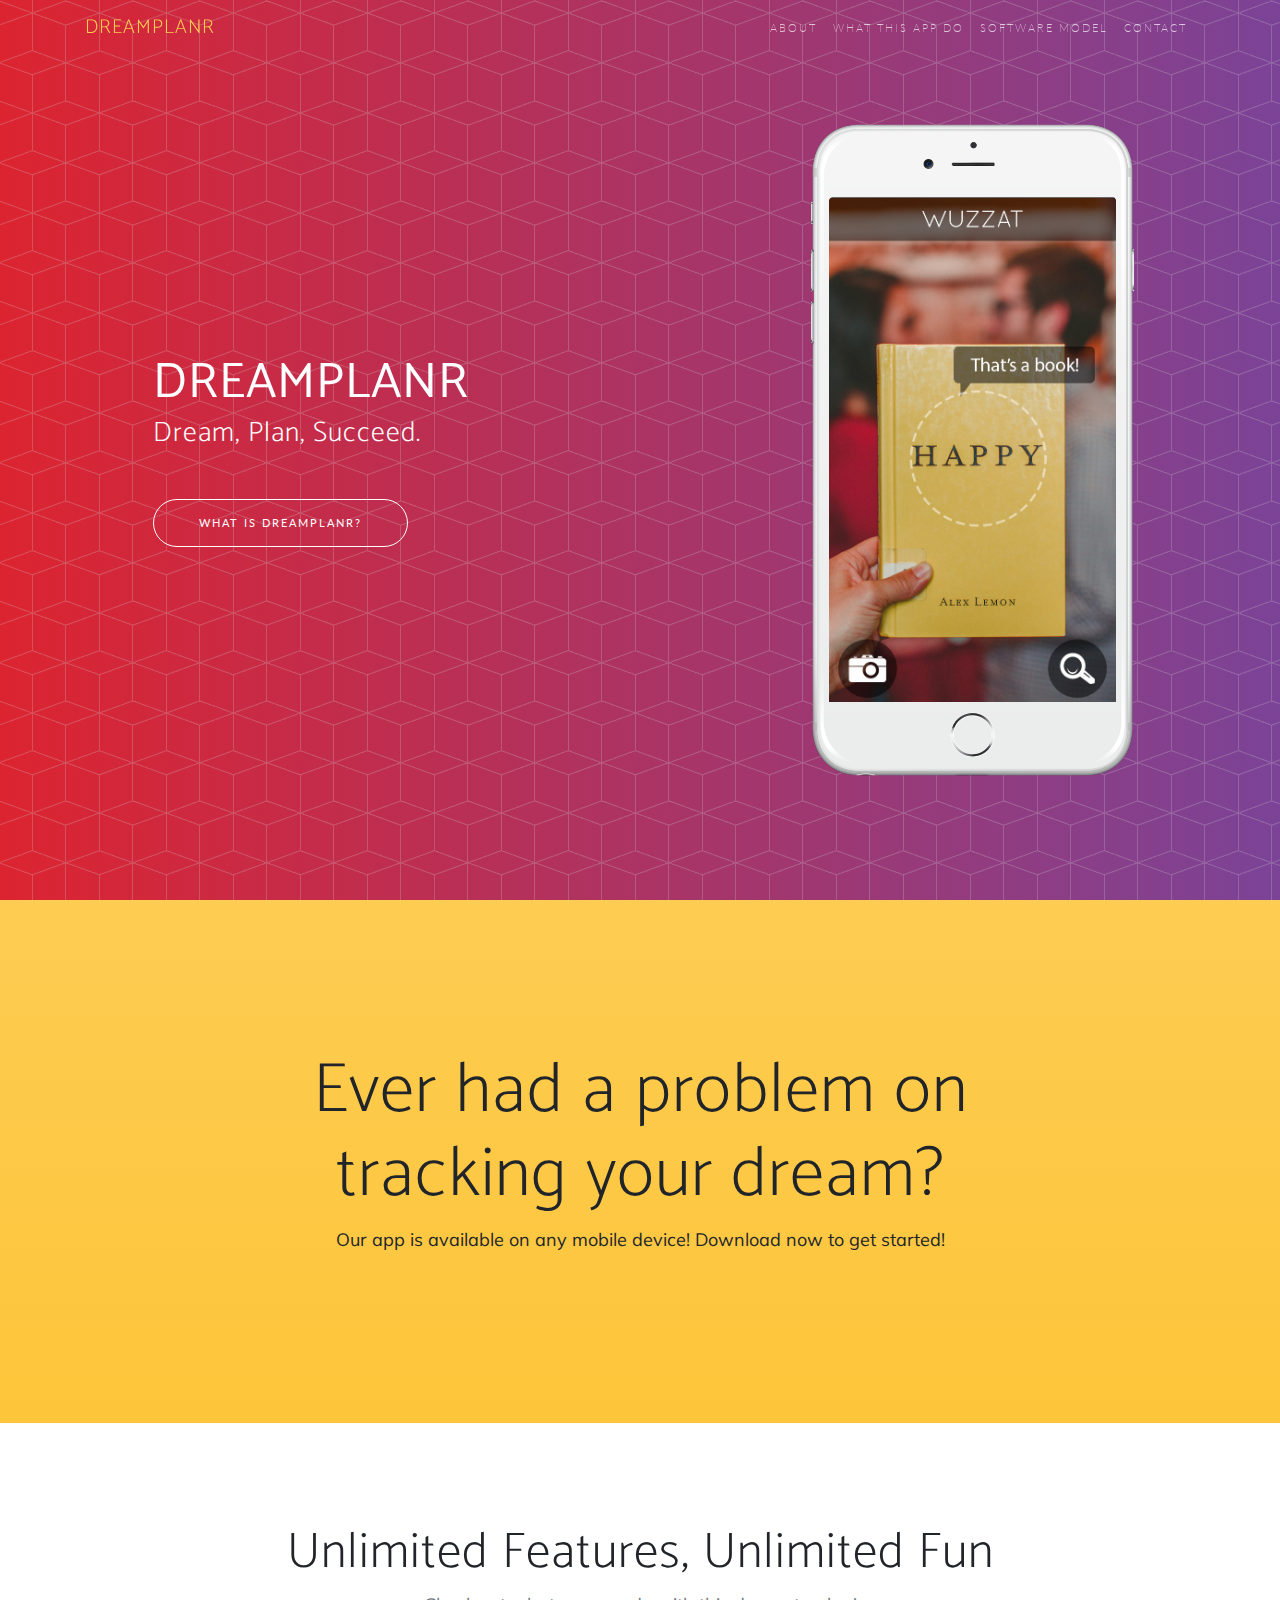
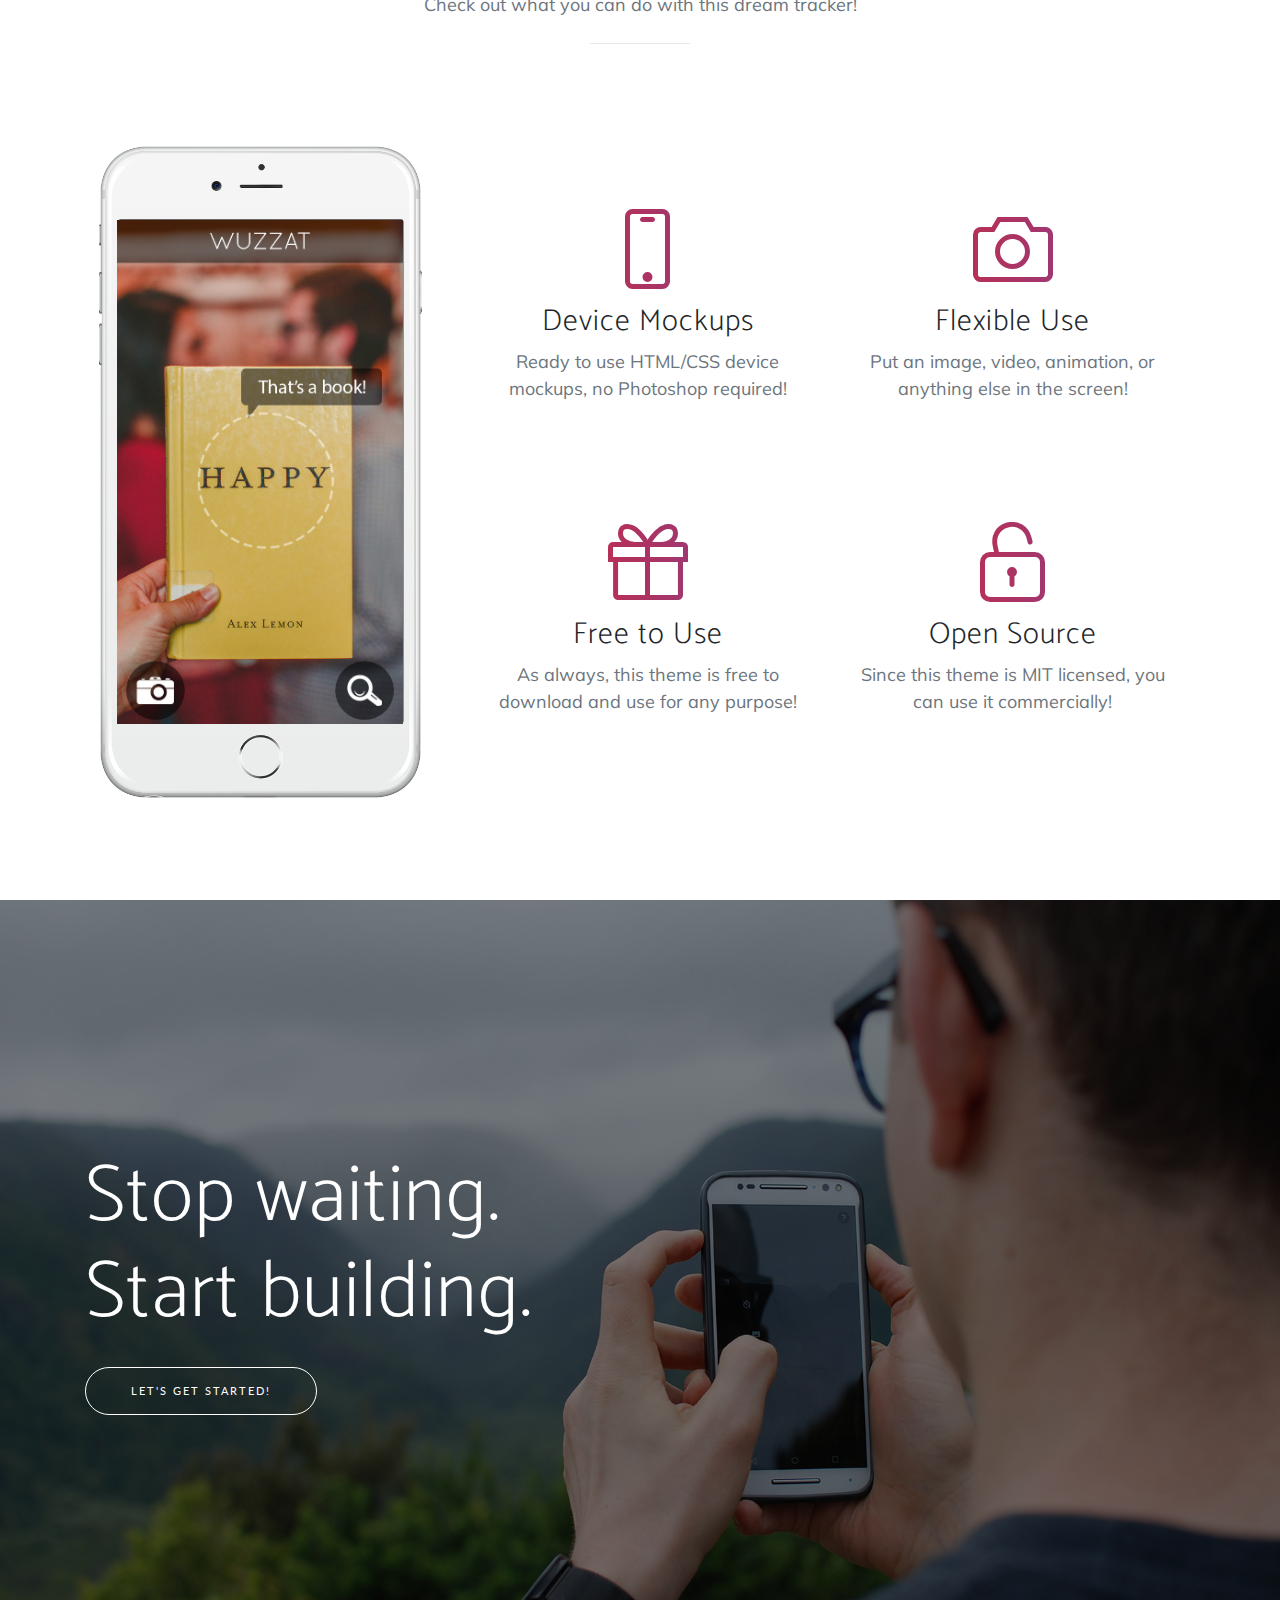
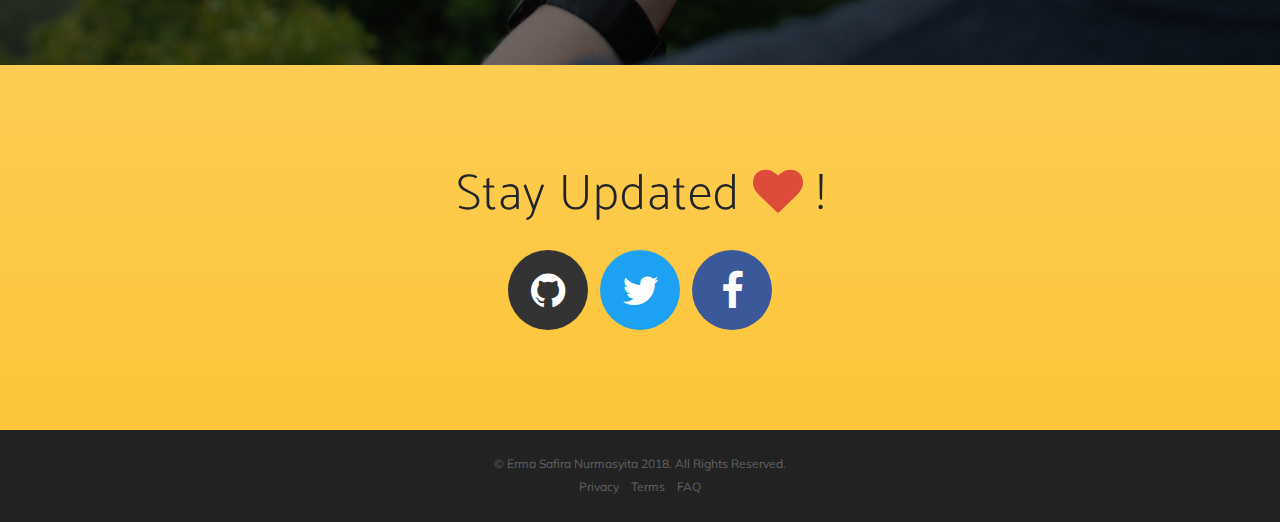
==== DREAMPLANR/index.html @ 8370c606 "Add DREAMPLANR static webpage" ====
<!DOCTYPE html>
<html lang="en">

  <head>

    <meta charset="utf-8">
    <meta name="viewport" content="width=device-width, initial-scale=1, shrink-to-fit=no">
    <meta name="description" content="">
    <meta name="author" content="">

    <title>DREAMPLANR Elevator Pitch</title>

    <!-- Bootstrap core CSS -->
    <link href="vendor/bootstrap/css/bootstrap.min.css" rel="stylesheet">

    <!-- Custom fonts for this template -->
    <link rel="stylesheet" href="vendor/font-awesome/css/font-awesome.min.css">
    <link rel="stylesheet" href="vendor/simple-line-icons/css/simple-line-icons.css">
    <link href="https://fonts.googleapis.com/css?family=Lato" rel="stylesheet">
    <link href="https://fonts.googleapis.com/css?family=Catamaran:100,200,300,400,500,600,700,800,900" rel="stylesheet">
    <link href="https://fonts.googleapis.com/css?family=Muli" rel="stylesheet">

    <!-- Plugin CSS -->
    <link rel="stylesheet" href="device-mockups/device-mockups.min.css">

    <!-- Custom styles for this template -->
    <link href="css/new-age.min.css" rel="stylesheet">

  </head>

  <body id="page-top">

    <!-- Navigation -->
    <nav class="navbar navbar-expand-lg navbar-light fixed-top" id="mainNav">
      <div class="container">
        <a class="navbar-brand js-scroll-trigger" href="#page-top">DREAMPLANR</a>
        <button class="navbar-toggler navbar-toggler-right" type="button" data-toggle="collapse" data-target="#navbarResponsive" aria-controls="navbarResponsive" aria-expanded="false" aria-label="Toggle navigation">
          Menu
          <i class="fa fa-bars"></i>
        </button>
        <div class="collapse navbar-collapse" id="navbarResponsive">
          <ul class="navbar-nav ml-auto">
            <li class="nav-item">
              <a class="nav-link js-scroll-trigger" href="#download">About</a>
            </li>
            <li class="nav-item">
              <a class="nav-link js-scroll-trigger" href="#features">What this app do</a>
            </li>
            <li class="nav-item">
              <a class="nav-link js-scroll-trigger" href="#contact">Software Model</a>
            </li>
            <li class="nav-item">
              <a class="nav-link js-scroll-trigger" href="#contact">Contact</a>
            </li>
          </ul>
        </div>
      </div>
    </nav>

    <header class="masthead">
      <div class="container h-100">
        <div class="row h-100">
          <div class="col-lg-7 my-auto">
            <div class="header-content mx-auto">
              <h1 class="mb-1"><b>DREAMPLANR</b></h1>
              <h3 class="mb-5">Dream, Plan, Succeed.</h3>
              <a href="#download" class="btn btn-outline btn-xl js-scroll-trigger">What is DREAMPLANR?</a>
            </div>
          </div>
          <div class="col-lg-5 my-auto">
            <div class="device-container">
              <div class="device-mockup iphone6_plus portrait white">
                <div class="device">
                  <div class="screen">
                    <!-- Demo image for screen mockup, you can put an image here, some HTML, an animation, video, or anything else! -->
                    <img src="img/demo-screen-1.jpg" class="img-fluid" alt="">
                  </div>
                  <div class="button">
                    <!-- You can hook the "home button" to some JavaScript events or just remove it -->
                  </div>
                </div>
              </div>
            </div>
          </div>
        </div>
      </div>
    </header>

    <section class="download bg-primary text-center" id="download">
      <div class="container">
        <div class="row">
          <div class="col-md-8 mx-auto">
            <h2 class="section-heading">Ever had a problem on tracking your dream?</h2>
            <p>Our app is available on any mobile device! Download now to get started!</p>
            <!--<div class="badges">
              <a class="badge-link" href="#"><img src="img/google-play-badge.svg" alt=""></a>
              <a class="badge-link" href="#"><img src="img/app-store-badge.svg" alt=""></a>
            </div>-->
          </div>
        </div>
      </div>
    </section>

    <section class="features" id="features">
      <div class="container">
        <div class="section-heading text-center">
          <h2>Unlimited Features, Unlimited Fun</h2>
          <p class="text-muted">Check out what you can do with this dream tracker!</p>
          <hr>
        </div>
        <div class="row">
          <div class="col-lg-4 my-auto">
            <div class="device-container">
              <div class="device-mockup iphone6_plus portrait white">
                <div class="device">
                  <div class="screen">
                    <!-- Demo image for screen mockup, you can put an image here, some HTML, an animation, video, or anything else! -->
                    <img src="img/demo-screen-1.jpg" class="img-fluid" alt="">
                  </div>
                  <div class="button">
                    <!-- You can hook the "home button" to some JavaScript events or just remove it -->
                  </div>
                </div>
              </div>
            </div>
          </div>
          <div class="col-lg-8 my-auto">
            <div class="container-fluid">
              <div class="row">
                <div class="col-lg-6">
                  <div class="feature-item">
                    <i class="icon-screen-smartphone text-primary"></i>
                    <h3>Device Mockups</h3>
                    <p class="text-muted">Ready to use HTML/CSS device mockups, no Photoshop required!</p>
                  </div>
                </div>
                <div class="col-lg-6">
                  <div class="feature-item">
                    <i class="icon-camera text-primary"></i>
                    <h3>Flexible Use</h3>
                    <p class="text-muted">Put an image, video, animation, or anything else in the screen!</p>
                  </div>
                </div>
              </div>
              <div class="row">
                <div class="col-lg-6">
                  <div class="feature-item">
                    <i class="icon-present text-primary"></i>
                    <h3>Free to Use</h3>
                    <p class="text-muted">As always, this theme is free to download and use for any purpose!</p>
                  </div>
                </div>
                <div class="col-lg-6">
                  <div class="feature-item">
                    <i class="icon-lock-open text-primary"></i>
                    <h3>Open Source</h3>
                    <p class="text-muted">Since this theme is MIT licensed, you can use it commercially!</p>
                  </div>
                </div>
              </div>
            </div>
          </div>
        </div>
      </div>
    </section>

    <section class="cta">
      <div class="cta-content">
        <div class="container">
          <h2>Stop waiting.<br>Start building.</h2>
          <a href="#contact" class="btn btn-outline btn-xl js-scroll-trigger">Let's Get Started!</a>
        </div>
      </div>
      <div class="overlay"></div>
    </section>

    <section class="contact bg-primary" id="contact">
      <div class="container">
        <h2>Stay Updated 
          <i class="fa fa-heart"></i>
           !</h2>
        <ul class="list-inline list-social">
          <li class="list-inline-item social-github">
            <a href="https://github.com/rhaerma">
              <i class="fa fa-github"></i>
            </a>
          </li>
          <li class="list-inline-item social-twitter">
            <a href="https://twitter.com/rhaerma">
              <i class="fa fa-twitter"></i>
            </a>
          </li>
          <li class="list-inline-item social-facebook">
            <a href="https://facebook.com/rhaerma">
              <i class="fa fa-facebook"></i>
            </a>
          </li>
        </ul>
      </div>
    </section>

    <footer>
      <div class="container">
        <p>&copy; Erma Safira Nurmasyita 2018. All Rights Reserved.</p>
        <ul class="list-inline">
          <li class="list-inline-item">
            <a href="#">Privacy</a>
          </li>
          <li class="list-inline-item">
            <a href="#">Terms</a>
          </li>
          <li class="list-inline-item">
            <a href="#">FAQ</a>
          </li>
        </ul>
      </div>
    </footer>

    <!-- Bootstrap core JavaScript -->
    <script src="vendor/jquery/jquery.min.js"></script>
    <script src="vendor/bootstrap/js/bootstrap.bundle.min.js"></script>

    <!-- Plugin JavaScript -->
    <script src="vendor/jquery-easing/jquery.easing.min.js"></script>

    <!-- Custom scripts for this template -->
    <script src="js/new-age.min.js"></script>

  </body>

</html>
---- DREAMPLANR/vendor/simple-line-icons/css/simple-line-icons.css ----
@font-face {
  font-family: 'simple-line-icons';
  src: url('../fonts/Simple-Line-Icons.eot?v=2.4.0');
  src: url('../fonts/Simple-Line-Icons.eot?v=2.4.0#iefix') format('embedded-opentype'), url('../fonts/Simple-Line-Icons.woff2?v=2.4.0') format('woff2'), url('../fonts/Simple-Line-Icons.ttf?v=2.4.0') format('truetype'), url('../fonts/Simple-Line-Icons.woff?v=2.4.0') format('woff'), url('../fonts/Simple-Line-Icons.svg?v=2.4.0#simple-line-icons') format('svg');
  font-weight: normal;
  font-style: normal;
}
/*
 Use the following CSS code if you want to have a class per icon.
 Instead of a list of all class selectors, you can use the generic [class*="icon-"] selector, but it's slower:
*/
.icon-user,
.icon-people,
.icon-user-female,
.icon-user-follow,
.icon-user-following,
.icon-user-unfollow,
.icon-login,
.icon-logout,
.icon-emotsmile,
.icon-phone,
.icon-call-end,
.icon-call-in,
.icon-call-out,
.icon-map,
.icon-location-pin,
.icon-direction,
.icon-directions,
.icon-compass,
.icon-layers,
.icon-menu,
.icon-list,
.icon-options-vertical,
.icon-options,
.icon-arrow-down,
.icon-arrow-left,
.icon-arrow-right,
.icon-arrow-up,
.icon-arrow-up-circle,
.icon-arrow-left-circle,
.icon-arrow-right-circle,
.icon-arrow-down-circle,
.icon-check,
.icon-clock,
.icon-plus,
.icon-minus,
.icon-close,
.icon-event,
.icon-exclamation,
.icon-organization,
.icon-trophy,
.icon-screen-smartphone,
.icon-screen-desktop,
.icon-plane,
.icon-notebook,
.icon-mustache,
.icon-mouse,
.icon-magnet,
.icon-energy,
.icon-disc,
.icon-cursor,
.icon-cursor-move,
.icon-crop,
.icon-chemistry,
.icon-speedometer,
.icon-shield,
.icon-screen-tablet,
.icon-magic-wand,
.icon-hourglass,
.icon-graduation,
.icon-ghost,
.icon-game-controller,
.icon-fire,
.icon-eyeglass,
.icon-envelope-open,
.icon-envelope-letter,
.icon-bell,
.icon-badge,
.icon-anchor,
.icon-wallet,
.icon-vector,
.icon-speech,
.icon-puzzle,
.icon-printer,
.icon-present,
.icon-playlist,
.icon-pin,
.icon-picture,
.icon-handbag,
.icon-globe-alt,
.icon-globe,
.icon-folder-alt,
.icon-folder,
.icon-film,
.icon-feed,
.icon-drop,
.icon-drawer,
.icon-docs,
.icon-doc,
.icon-diamond,
.icon-cup,
.icon-calculator,
.icon-bubbles,
.icon-briefcase,
.icon-book-open,
.icon-basket-loaded,
.icon-basket,
.icon-bag,
.icon-action-undo,
.icon-action-redo,
.icon-wrench,
.icon-umbrella,
.icon-trash,
.icon-tag,
.icon-support,
.icon-frame,
.icon-size-fullscreen,
.icon-size-actual,
.icon-shuffle,
.icon-share-alt,
.icon-share,
.icon-rocket,
.icon-question,
.icon-pie-chart,
.icon-pencil,
.icon-note,
.icon-loop,
.icon-home,
.icon-grid,
.icon-graph,
.icon-microphone,
.icon-music-tone-alt,
.icon-music-tone,
.icon-earphones-alt,
.icon-earphones,
.icon-equalizer,
.icon-like,
.icon-dislike,
.icon-control-start,
.icon-control-rewind,
.icon-control-play,
.icon-control-pause,
.icon-control-forward,
.icon-control-end,
.icon-volume-1,
.icon-volume-2,
.icon-volume-off,
.icon-calendar,
.icon-bulb,
.icon-chart,
.icon-ban,
.icon-bubble,
.icon-camrecorder,
.icon-camera,
.icon-cloud-download,
.icon-cloud-upload,
.icon-envelope,
.icon-eye,
.icon-flag,
.icon-heart,
.icon-info,
.icon-key,
.icon-link,
.icon-lock,
.icon-lock-open,
.icon-magnifier,
.icon-magnifier-add,
.icon-magnifier-remove,
.icon-paper-clip,
.icon-paper-plane,
.icon-power,
.icon-refresh,
.icon-reload,
.icon-settings,
.icon-star,
.icon-symbol-female,
.icon-symbol-male,
.icon-target,
.icon-credit-card,
.icon-paypal,
.icon-social-tumblr,
.icon-social-twitter,
.icon-social-facebook,
.icon-social-instagram,
.icon-social-linkedin,
.icon-social-pinterest,
.icon-social-github,
.icon-social-google,
.icon-social-reddit,
.icon-social-skype,
.icon-social-dribbble,
.icon-social-behance,
.icon-social-foursqare,
.icon-social-soundcloud,
.icon-social-spotify,
.icon-social-stumbleupon,
.icon-social-youtube,
.icon-social-dropbox,
.icon-social-vkontakte,
.icon-social-steam {
  font-family: 'simple-line-icons';
  speak: none;
  font-style: normal;
  font-weight: normal;
  font-variant: normal;
  text-transform: none;
  line-height: 1;
  /* Better Font Rendering =========== */
  -webkit-font-smoothing: antialiased;
  -moz-osx-font-smoothing: grayscale;
}
.icon-user:before {
  content: "\e005";
}
.icon-people:before {
  content: "\e001";
}
.icon-user-female:before {
  content: "\e000";
}
.icon-user-follow:before {
  content: "\e002";
}
.icon-user-following:before {
  content: "\e003";
}
.icon-user-unfollow:before {
  content: "\e004";
}
.icon-login:before {
  content: "\e066";
}
.icon-logout:before {
  content: "\e065";
}
.icon-emotsmile:before {
  content: "\e021";
}
.icon-phone:before {
  content: "\e600";
}
.icon-call-end:before {
  content: "\e048";
}
.icon-call-in:before {
  content: "\e047";
}
.icon-call-out:before {
  content: "\e046";
}
.icon-map:before {
  content: "\e033";
}
.icon-location-pin:before {
  content: "\e096";
}
.icon-direction:before {
  content: "\e042";
}
.icon-directions:before {
  content: "\e041";
}
.icon-compass:before {
  content: "\e045";
}
.icon-layers:before {
  content: "\e034";
}
.icon-menu:before {
  content: "\e601";
}
.icon-list:before {
  content: "\e067";
}
.icon-options-vertical:before {
  content: "\e602";
}
.icon-options:before {
  content: "\e603";
}
.icon-arrow-down:before {
  content: "\e604";
}
.icon-arrow-left:before {
  content: "\e605";
}
.icon-arrow-right:before {
  content: "\e606";
}
.icon-arrow-up:before {
  content: "\e607";
}
.icon-arrow-up-circle:before {
  content: "\e078";
}
.icon-arrow-left-circle:before {
  content: "\e07a";
}
.icon-arrow-right-circle:before {
  content: "\e079";
}
.icon-arrow-down-circle:before {
  content: "\e07b";
}
.icon-check:before {
  content: "\e080";
}
.icon-clock:before {
  content: "\e081";
}
.icon-plus:before {
  content: "\e095";
}
.icon-minus:before {
  content: "\e615";
}
.icon-close:before {
  content: "\e082";
}
.icon-event:before {
  content: "\e619";
}
.icon-exclamation:before {
  content: "\e617";
}
.icon-organization:before {
  content: "\e616";
}
.icon-trophy:before {
  content: "\e006";
}
.icon-screen-smartphone:before {
  content: "\e010";
}
.icon-screen-desktop:before {
  content: "\e011";
}
.icon-plane:before {
  content: "\e012";
}
.icon-notebook:before {
  content: "\e013";
}
.icon-mustache:before {
  content: "\e014";
}
.icon-mouse:before {
  content: "\e015";
}
.icon-magnet:before {
  content: "\e016";
}
.icon-energy:before {
  content: "\e020";
}
.icon-disc:before {
  content: "\e022";
}
.icon-cursor:before {
  content: "\e06e";
}
.icon-cursor-move:before {
  content: "\e023";
}
.icon-crop:before {
  content: "\e024";
}
.icon-chemistry:before {
  content: "\e026";
}
.icon-speedometer:before {
  content: "\e007";
}
.icon-shield:before {
  content: "\e00e";
}
.icon-screen-tablet:before {
  content: "\e00f";
}
.icon-magic-wand:before {
  content: "\e017";
}
.icon-hourglass:before {
  content: "\e018";
}
.icon-graduation:before {
  content: "\e019";
}
.icon-ghost:before {
  content: "\e01a";
}
.icon-game-controller:before {
  content: "\e01b";
}
.icon-fire:before {
  content: "\e01c";
}
.icon-eyeglass:before {
  content: "\e01d";
}
.icon-envelope-open:before {
  content: "\e01e";
}
.icon-envelope-letter:before {
  content: "\e01f";
}
.icon-bell:before {
  content: "\e027";
}
.icon-badge:before {
  content: "\e028";
}
.icon-anchor:before {
  content: "\e029";
}
.icon-wallet:before {
  content: "\e02a";
}
.icon-vector:before {
  content: "\e02b";
}
.icon-speech:before {
  content: "\e02c";
}
.icon-puzzle:before {
  content: "\e02d";
}
.icon-printer:before {
  content: "\e02e";
}
.icon-present:before {
  content: "\e02f";
}
.icon-playlist:before {
  content: "\e030";
}
.icon-pin:before {
  content: "\e031";
}
.icon-picture:before {
  content: "\e032";
}
.icon-handbag:before {
  content: "\e035";
}
.icon-globe-alt:before {
  content: "\e036";
}
.icon-globe:before {
  content: "\e037";
}
.icon-folder-alt:before {
  content: "\e039";
}
.icon-folder:before {
  content: "\e089";
}
.icon-film:before {
  content: "\e03a";
}
.icon-feed:before {
  content: "\e03b";
}
.icon-drop:before {
  content: "\e03e";
}
.icon-drawer:before {
  content: "\e03f";
}
.icon-docs:before {
  content: "\e040";
}
.icon-doc:before {
  content: "\e085";
}
.icon-diamond:before {
  content: "\e043";
}
.icon-cup:before {
  content: "\e044";
}
.icon-calculator:before {
  content: "\e049";
}
.icon-bubbles:before {
  content: "\e04a";
}
.icon-briefcase:before {
  content: "\e04b";
}
.icon-book-open:before {
  content: "\e04c";
}
.icon-basket-loaded:before {
  content: "\e04d";
}
.icon-basket:before {
  content: "\e04e";
}
.icon-bag:before {
  content: "\e04f";
}
.icon-action-undo:before {
  content: "\e050";
}
.icon-action-redo:before {
  content: "\e051";
}
.icon-wrench:before {
  content: "\e052";
}
.icon-umbrella:before {
  content: "\e053";
}
.icon-trash:before {
  content: "\e054";
}
.icon-tag:before {
  content: "\e055";
}
.icon-support:before {
  content: "\e056";
}
.icon-frame:before {
  content: "\e038";
}
.icon-size-fullscreen:before {
  content: "\e057";
}
.icon-size-actual:before {
  content: "\e058";
}
.icon-shuffle:before {
  content: "\e059";
}
.icon-share-alt:before {
  content: "\e05a";
}
.icon-share:before {
  content: "\e05b";
}
.icon-rocket:before {
  content: "\e05c";
}
.icon-question:before {
  content: "\e05d";
}
.icon-pie-chart:before {
  content: "\e05e";
}
.icon-pencil:before {
  content: "\e05f";
}
.icon-note:before {
  content: "\e060";
}
.icon-loop:before {
  content: "\e064";
}
.icon-home:before {
  content: "\e069";
}
.icon-grid:before {
  content: "\e06a";
}
.icon-graph:before {
  content: "\e06b";
}
.icon-microphone:before {
  content: "\e063";
}
.icon-music-tone-alt:before {
  content: "\e061";
}
.icon-music-tone:before {
  content: "\e062";
}
.icon-earphones-alt:before {
  content: "\e03c";
}
.icon-earphones:before {
  content: "\e03d";
}
.icon-equalizer:before {
  content: "\e06c";
}
.icon-like:before {
  content: "\e068";
}
.icon-dislike:before {
  content: "\e06d";
}
.icon-control-start:before {
  content: "\e06f";
}
.icon-control-rewind:before {
  content: "\e070";
}
.icon-control-play:before {
  content: "\e071";
}
.icon-control-pause:before {
  content: "\e072";
}
.icon-control-forward:before {
  content: "\e073";
}
.icon-control-end:before {
  content: "\e074";
}
.icon-volume-1:before {
  content: "\e09f";
}
.icon-volume-2:before {
  content: "\e0a0";
}
.icon-volume-off:before {
  content: "\e0a1";
}
.icon-calendar:before {
  content: "\e075";
}
.icon-bulb:before {
  content: "\e076";
}
.icon-chart:before {
  content: "\e077";
}
.icon-ban:before {
  content: "\e07c";
}
.icon-bubble:before {
  content: "\e07d";
}
.icon-camrecorder:before {
  content: "\e07e";
}
.icon-camera:before {
  content: "\e07f";
}
.icon-cloud-download:before {
  content: "\e083";
}
.icon-cloud-upload:before {
  content: "\e084";
}
.icon-envelope:before {
  content: "\e086";
}
.icon-eye:before {
  content: "\e087";
}
.icon-flag:before {
  content: "\e088";
}
.icon-heart:before {
  content: "\e08a";
}
.icon-info:before {
  content: "\e08b";
}
.icon-key:before {
  content: "\e08c";
}
.icon-link:before {
  content: "\e08d";
}
.icon-lock:before {
  content: "\e08e";
}
.icon-lock-open:before {
  content: "\e08f";
}
.icon-magnifier:before {
  content: "\e090";
}
.icon-magnifier-add:before {
  content: "\e091";
}
.icon-magnifier-remove:before {
  content: "\e092";
}
.icon-paper-clip:before {
  content: "\e093";
}
.icon-paper-plane:before {
  content: "\e094";
}
.icon-power:before {
  content: "\e097";
}
.icon-refresh:before {
  content: "\e098";
}
.icon-reload:before {
  content: "\e099";
}
.icon-settings:before {
  content: "\e09a";
}
.icon-star:before {
  content: "\e09b";
}
.icon-symbol-female:before {
  content: "\e09c";
}
.icon-symbol-male:before {
  content: "\e09d";
}
.icon-target:before {
  content: "\e09e";
}
.icon-credit-card:before {
  content: "\e025";
}
.icon-paypal:before {
  content: "\e608";
}
.icon-social-tumblr:before {
  content: "\e00a";
}
.icon-social-twitter:before {
  content: "\e009";
}
.icon-social-facebook:before {
  content: "\e00b";
}
.icon-social-instagram:before {
  content: "\e609";
}
.icon-social-linkedin:before {
  content: "\e60a";
}
.icon-social-pinterest:before {
  content: "\e60b";
}
.icon-social-github:before {
  content: "\e60c";
}
.icon-social-google:before {
  content: "\e60d";
}
.icon-social-reddit:before {
  content: "\e60e";
}
.icon-social-skype:before {
  content: "\e60f";
}
.icon-social-dribbble:before {
  content: "\e00d";
}
.icon-social-behance:before {
  content: "\e610";
}
.icon-social-foursqare:before {
  content: "\e611";
}
.icon-social-soundcloud:before {
  content: "\e612";
}
.icon-social-spotify:before {
  content: "\e613";
}
.icon-social-stumbleupon:before {
  content: "\e614";
}
.icon-social-youtube:before {
  content: "\e008";
}
.icon-social-dropbox:before {
  content: "\e00c";
}
.icon-social-vkontakte:before {
  content: "\e618";
}
.icon-social-steam:before {
  content: "\e620";
}
---- DREAMPLANR/device-mockups/device-mockups.min.css ----
.device-mockup{position:relative;width:100%;padding-bottom:61.775701%}.device-mockup>.device{position:absolute;top:0;bottom:0;left:0;right:0;width:100%;height:100%;background-size:100% 100%;background-repeat:no-repeat;background-image:url(macbook/macbook.png)}.device-mockup>.device>.screen{position:absolute;top:11.0438729%;bottom:14.6747352%;left:13.364486%;right:13.364486%;overflow:hidden}.device-mockup>.device>.button{position:absolute;top:0;left:0;display:none;overflow:hidden;border-radius:100%;-webkit-border-radius:100%;-moz-border-radius:100%;cursor:pointer}.device-mockup.imac{padding-bottom:81.230769%}.device-mockup.imac>.device{background-image:url(imac/imac.png)}.device-mockup.imac>.device>.screen{top:8.20707071%;bottom:31.6919192%;left:6.61538462%;right:6.61538462%}.device-mockup.macbook{padding-bottom:61.775701%}.device-mockup.macbook>.device{background-image:url(macbook/macbook.png)}.device-mockup.macbook>.device>.screen{top:11.0438729%;bottom:14.6747352%;left:13.364486%;right:13.364486%}.device-mockup.macbook_2015{padding-bottom:57.5%}.device-mockup.macbook_2015.grey>.device,.device-mockup.macbook_2015>.device{background-image:url(macbook_2015/grey.png)}.device-mockup.macbook_2015.silver>.device,.device-mockup.macbook_2015>.device{background-image:url(macbook_2015/silver.png)}.device-mockup.macbook_2015.gold>.device,.device-mockup.macbook_2015>.device{background-image:url(macbook_2015/gold.png)}.device-mockup.macbook_2015>.device>.screen{top:7.5%;bottom:10.9%;left:12.46%;right:12.56%}.device-mockup.iphone5,.device-mockup.iphone5.portrait{padding-bottom:210.57%}.device-mockup.iphone5.landscape{padding-bottom:47.49%}.device-mockup.iphone5.black>.device,.device-mockup.iphone5.portrait.black>.device,.device-mockup.iphone5>.device{background-image:url(iphone5/iphone5_port_black.png)}.device-mockup.iphone5.landscape.black>.device,.device-mockup.iphone5.landscape>.device{background-image:url(iphone5/iphone5_land_black.png)}.device-mockup.iphone5.portrait.white>.device,.device-mockup.iphone5.white>.device{background-image:url(iphone5/iphone5_port_white.png)}.device-mockup.iphone5.landscape.white>.device{background-image:url(iphone5/iphone5_land_white.png)}.device-mockup.iphone5.portrait>.device>.screen,.device-mockup.iphone5>.device>.screen{top:14.78%;bottom:13.78%;left:8.77%;right:7.77%}.device-mockup.iphone5.landscape>.device>.screen{top:7.422488%;bottom:8.422488%;left:14.919127%;right:14.019127%}.device-mockup.iphone5.portrait>.device>.button,.device-mockup.iphone5>.device>.button{display:block;top:88.3%;bottom:2.5%;left:40%;right:40%}.device-mockup.iphone5.landscape>.device>.button{display:block;top:40%;bottom:41%;left:88.4%;right:2.3%}.device-mockup.iphone_se,.device-mockup.iphone_se.portrait{padding-bottom:209.83%}.device-mockup.iphone_se.landscape{padding-bottom:47.66%}.device-mockup.iphone_se.black>.device,.device-mockup.iphone_se.portrait.black>.device,.device-mockup.iphone_se>.device{background-image:url(iphone_se/iphone_se_port_black.png)}.device-mockup.iphone_se.landscape.black>.device,.device-mockup.iphone_se.landscape>.device{background-image:url(iphone_se/iphone_se_land_black.png)}.device-mockup.iphone_se.portrait.white>.device,.device-mockup.iphone_se.white>.device{background-image:url(iphone_se/iphone_se_port_white.png)}.device-mockup.iphone_se.landscape.white>.device{background-image:url(iphone_se/iphone_se_land_white.png)}.device-mockup.iphone_se.gold>.device,.device-mockup.iphone_se.portrait.gold>.device{background-image:url(iphone_se/iphone_se_port_gold.png)}.device-mockup.iphone_se.landscape.gold>.device{background-image:url(iphone_se/iphone_se_land_gold.png)}.device-mockup.iphone_se.portrait.rose>.device,.device-mockup.iphone_se.rose>.device{background-image:url(iphone_se/iphone_se_port_rose.png)}.device-mockup.iphone_se.landscape.rose>.device{background-image:url(iphone_se/iphone_se_land_rose.png)}.device-mockup.iphone_se.portrait>.device>.screen,.device-mockup.iphone_se>.device>.screen{top:16.28%;bottom:16.28%;left:11.77%;right:11.77%}.device-mockup.iphone_se.landscape>.device>.screen{top:11.722488%;bottom:11.722488%;left:16.0191273%;right:16.0191273%}.device-mockup.iphone_se.portrait>.device>.button,.device-mockup.iphone_se>.device>.button{display:block;top:86.3%;bottom:5.5%;left:42%;right:42%}.device-mockup.iphone_se.landscape>.device>.button{display:block;top:42%;bottom:42%;left:86.4%;right:5.1%}.device-mockup.iphone6,.device-mockup.iphone6.portrait{padding-bottom:207.19%}.device-mockup.iphone6.landscape{padding-bottom:48.76%}.device-mockup.iphone6.black>.device,.device-mockup.iphone6.portrait.black>.device,.device-mockup.iphone6>.device{background-image:url(iphone_6/iphone_6_port_black.png)}.device-mockup.iphone6.landscape.black>.device,.device-mockup.iphone6.landscape>.device{background-image:url(iphone_6/iphone_6_land_black.png)}.device-mockup.iphone6.portrait.white>.device,.device-mockup.iphone6.white>.device{background-image:url(iphone_6/iphone_6_port_white.png)}.device-mockup.iphone6.landscape.white>.device{background-image:url(iphone_6/iphone_6_land_white.png)}.device-mockup.iphone6.gold>.device,.device-mockup.iphone6.portrait.gold>.device{background-image:url(iphone_6/iphone_6_port_gold.png)}.device-mockup.iphone6.landscape.gold>.device{background-image:url(iphone_6/iphone_6_land_gold.png)}.device-mockup.iphone6.portrait>.device>.screen,.device-mockup.iphone6>.device>.screen{top:12.58%;bottom:12.88%;left:6.77%;right:6.77%}.device-mockup.iphone6.landscape>.device>.screen{top:6.77%;bottom:6.77%;left:12.58%;right:12.88%}.device-mockup.iphone6.portrait>.device>.button,.device-mockup.iphone6>.device>.button{display:block;top:88.6%;bottom:3.2%;left:42%;right:42%}.device-mockup.iphone6.landscape>.device>.button{display:block;top:42%;bottom:42%;left:88.6%;right:3.2%}.device-mockup.iphone6_plus,.device-mockup.iphone6_plus.portrait{padding-bottom:201.76%}.device-mockup.iphone6_plus.landscape{padding-bottom:49.56%}.device-mockup.iphone6_plus.black>.device,.device-mockup.iphone6_plus.portrait.black>.device,.device-mockup.iphone6_plus>.device{background-image:url(iphone_6_plus/iphone_6_plus_black_port.png)}.device-mockup.iphone6_plus.landscape.black>.device,.device-mockup.iphone6_plus.landscape>.device{background-image:url(iphone_6_plus/iphone_6_plus_black_land.png)}.device-mockup.iphone6_plus.portrait.white>.device,.device-mockup.iphone6_plus.white>.device{background-image:url(iphone_6_plus/iphone_6_plus_white_port.png)}.device-mockup.iphone6_plus.landscape.white>.device{background-image:url(iphone_6_plus/iphone_6_plus_white_land.png)}.device-mockup.iphone6_plus.gold>.device,.device-mockup.iphone6_plus.portrait.gold>.device{background-image:url(iphone_6_plus/iphone_6_plus_gold_port.png)}.device-mockup.iphone6_plus.landscape.gold>.device{background-image:url(iphone_6_plus/iphone_6_plus_gold_land.png)}.device-mockup.iphone6_plus.portrait>.device>.screen,.device-mockup.iphone6_plus>.device>.screen{top:11.58%;bottom:11.58%;left:5.97%;right:5.97%}.device-mockup.iphone6_plus.landscape>.device>.screen{top:5.97%;bottom:5.97%;left:11.38%;right:11.58%}.device-mockup.iphone6_plus.portrait>.device>.button,.device-mockup.iphone6_plus>.device>.button{display:block;top:89.9%;bottom:3.2%;left:43%;right:43%}.device-mockup.iphone6_plus.landscape>.device>.button{display:block;top:43%;bottom:43%;left:89.9%;right:3.2%}.device-mockup.ipad,.device-mockup.ipad.portrait{padding-bottom:128.406276%}.device-mockup.ipad.landscape{padding-bottom:79.9086758%}.device-mockup.ipad.black>.device,.device-mockup.ipad.portrait.black>.device,.device-mockup.ipad>.device{background-image:url(ipad/ipad_port_black.png)}.device-mockup.ipad.portrait.white>.device,.device-mockup.ipad.white>.device{background-image:url(ipad/ipad_port_white.png)}.device-mockup.ipad.landscape.black>.device,.device-mockup.ipad.landscape>.device{background-image:url(ipad/ipad_land_black.png)}.device-mockup.ipad.landscape.white>.device{background-image:url(ipad/ipad_land_white.png)}.device-mockup.ipad.portrait>.device>.screen,.device-mockup.ipad>.device>.screen{top:12.025723%;bottom:12.154341%;left:13.45995%;right:13.45995%}.device-mockup.ipad.landscape>.device>.screen{top:13.87755102%;bottom:13.87755102%;left:11.5459883%;right:11.5459883%}.device-mockup.ipad.portrait>.device>.button,.device-mockup.ipad>.device>.button{display:block;top:90.2%;bottom:5.5%;left:47.3%;right:47.3%}.device-mockup.ipad.landscape>.device>.button{display:block;top:47.3%;bottom:47.3%;left:90.8%;right:4.9%}.device-mockup.ipad_air,.device-mockup.ipad_air.portrait{padding-bottom:141.27%}.device-mockup.ipad_air.landscape{padding-bottom:70.79%}.device-mockup.ipad_air.grey>.device,.device-mockup.ipad_air.portrait.grey>.device,.device-mockup.ipad_air>.device{background-image:url(ipad_air/ipad_air_gray_port.png)}.device-mockup.ipad_air.portrait.silver>.device,.device-mockup.ipad_air.silver>.device{background-image:url(ipad_air/ipad_air_silver_port.png)}.device-mockup.ipad_air.landscape.grey>.device,.device-mockup.ipad_air.landscape>.device{background-image:url(ipad_air/ipad_air_gray_land.png)}.device-mockup.ipad_air.landscape.silver>.device{background-image:url(ipad_air/ipad_air_silver_land.png)}.device-mockup.ipad_air.portrait>.device>.screen,.device-mockup.ipad_air>.device>.screen{top:9.025723%;bottom:9.154341%;left:7.45995%;right:6.45995%}.device-mockup.ipad_air.landscape>.device>.screen{top:6.877551%;bottom:6.877551%;left:9.545988%;right:9.545988%}.device-mockup.ipad_air.portrait>.device>.button,.device-mockup.ipad_air>.device>.button{display:block;top:93.2%;bottom:2.5%;left:47.3%;right:47.3%}.device-mockup.ipad_air.landscape>.device>.button{display:block;top:47.3%;bottom:47.3%;left:93.1%;right:2.1%}.device-mockup.ipad_air_2,.device-mockup.ipad_air_2.portrait{padding-bottom:141.38%}.device-mockup.ipad_air_2.landscape{padding-bottom:70.73%}.device-mockup.ipad_air_2.grey>.device,.device-mockup.ipad_air_2.portrait.grey>.device,.device-mockup.ipad_air_2>.device{background-image:url(ipad_air_2/ipad_air_2_gray_port.png)}.device-mockup.ipad_air_2.portrait.silver>.device,.device-mockup.ipad_air_2.silver>.device{background-image:url(ipad_air_2/ipad_air_2_silver_port.png)}.device-mockup.ipad_air_2.gold>.device,.device-mockup.ipad_air_2.portrait.gold>.device{background-image:url(ipad_air_2/ipad_air_2_gold_port.png)}.device-mockup.ipad_air_2.landscape.grey>.device,.device-mockup.ipad_air_2.landscape>.device{background-image:url(ipad_air_2/ipad_air_2_gray_land.png)}.device-mockup.ipad_air_2.landscape.silver>.device{background-image:url(ipad_air_2/ipad_air_2_silver_land.png)}.device-mockup.ipad_air_2.landscape.gold>.device{background-image:url(ipad_air_2/ipad_air_2_gold_land.png)}.device-mockup.ipad_air_2.portrait>.device>.screen,.device-mockup.ipad_air_2>.device>.screen{top:9.025723%;bottom:8.854341%;left:6.15995%;right:6.15995%}.device-mockup.ipad_air_2.landscape>.device>.screen{top:6.277551%;bottom:6.277551%;left:8.545988%;right:8.545988%}.device-mockup.ipad_air_2.portrait>.device>.button,.device-mockup.ipad_air_2>.device>.button{display:block;top:93.2%;bottom:2.1%;left:46.3%;right:46.5%}.device-mockup.ipad_air_2.landscape>.device>.button{display:block;top:46.5%;bottom:46.8%;left:93.5%;right:1.9%}.device-mockup.ipad_pro,.device-mockup.ipad_pro.portrait{padding-bottom:138.63%}.device-mockup.ipad_pro.landscape{padding-bottom:72.14%}.device-mockup.ipad_pro.grey>.device,.device-mockup.ipad_pro.portrait.grey>.device,.device-mockup.ipad_pro>.device{background-image:url(ipad_pro/ipad_pro_port_black.png)}.device-mockup.ipad_pro.portrait.silver>.device,.device-mockup.ipad_pro.silver>.device{background-image:url(ipad_pro/ipad_pro_port_silver.png)}.device-mockup.ipad_pro.gold>.device,.device-mockup.ipad_pro.portrait.gold>.device{background-image:url(ipad_pro/ipad_pro_port_gold.png)}.device-mockup.ipad_pro.landscape.grey>.device,.device-mockup.ipad_pro.landscape>.device{background-image:url(ipad_pro/ipad_pro_land_black.png)}.device-mockup.ipad_pro.landscape.silver>.device{background-image:url(ipad_pro/ipad_pro_land_silver.png)}.device-mockup.ipad_pro.landscape.gold>.device{background-image:url(ipad_pro/ipad_pro_land_gold.png)}.device-mockup.ipad_pro.portrait>.device>.screen,.device-mockup.ipad_pro>.device>.screen{top:7.025723%;bottom:6.854341%;left:5.15995%;right:5.15995%}.device-mockup.ipad_pro.landscape>.device>.screen{top:5.177551%;bottom:5.177551%;left:6.945988%;right:6.945988%}.device-mockup.ipad_pro.portrait>.device>.button,.device-mockup.ipad_pro>.device>.button{display:block;top:94.9%;bottom:1.5%;left:47.3%;right:47.1%}.device-mockup.ipad_pro.landscape>.device>.button{display:block;top:47.5%;bottom:47.5%;left:94.8%;right:1.5%}.device-mockup.galaxy_s3,.device-mockup.galaxy_s3.portrait{padding-bottom:178.787879%}.device-mockup.galaxy_s3.landscape{padding-bottom:55.9322034%}.device-mockup.galaxy_s3.black>.device,.device-mockup.galaxy_s3.portrait.black>.device,.device-mockup.galaxy_s3>.device{background-image:url(galaxy_s3/s3_port_black.png)}.device-mockup.galaxy_s3.landscape.black>.device,.device-mockup.galaxy_s3.landscape>.device{background-image:url(galaxy_s3/s3_land_black.png)}.device-mockup.galaxy_s3.portrait.white>.device,.device-mockup.galaxy_s3.white>.device{background-image:url(galaxy_s3/s3_port_white.png)}.device-mockup.galaxy_s3.landscape.white>.device{background-image:url(galaxy_s3/s3_land_white.png)}.device-mockup.galaxy_s3.portrait>.device>.screen,.device-mockup.galaxy_s3>.device>.screen{top:12.3728814%;bottom:15.5367232%;left:13.8383838%;right:13.8383838%}.device-mockup.galaxy_s3.landscape>.device>.screen{top:13.8383838%;bottom:13.8383838%;left:12.3728814%;right:15.5367232%}.device-mockup.galaxy_s5,.device-mockup.galaxy_s5.portrait{padding-bottom:194.188862%}.device-mockup.galaxy_s5.landscape{padding-bottom:51.496259%}.device-mockup.galaxy_s5.black>.device,.device-mockup.galaxy_s5.portrait.black>.device,.device-mockup.galaxy_s5>.device{background-image:url(galaxy_s5/galaxy_s5_port_black.png)}.device-mockup.galaxy_s5.landscape.black>.device,.device-mockup.galaxy_s5.landscape>.device{background-image:url(galaxy_s5/galaxy_s5_land_black.png)}.device-mockup.galaxy_s5.portrait.white>.device,.device-mockup.galaxy_s5.white>.device{background-image:url(galaxy_s5/galaxy_s5_port_white.png)}.device-mockup.galaxy_s5.landscape.white>.device{background-image:url(galaxy_s5/galaxy_s5_land_white.png)}.device-mockup.galaxy_s5.portrait>.device>.screen,.device-mockup.galaxy_s5>.device>.screen{top:10.2%;bottom:10.1%;left:6.3%;right:6.4%}.device-mockup.galaxy_s5.landscape>.device>.screen{top:6.6%;bottom:6.2%;left:10.15%;right:10%}.device-mockup.galaxy_tab4,.device-mockup.galaxy_tab4.landscape{padding-bottom:72.689464%}.device-mockup.galaxy_tab4.black>.device,.device-mockup.galaxy_tab4.landscape.black>.device,.device-mockup.galaxy_tab4>.device{background-image:url(galaxy_tab4/galaxy_tab4_land_black.png)}.device-mockup.galaxy_tab4.landscape.white>.device,.device-mockup.galaxy_tab4.white>.device{background-image:url(galaxy_tab4/galaxy_tab4_land_white.png)}.device-mockup.galaxy_tab4.landscape>.device>.screen,.device-mockup.galaxy_tab4>.device>.screen{top:11.5%;bottom:11.5%;left:5.4%;right:5.2%}.device-mockup.lumia920,.device-mockup.lumia920.portrait{padding-bottom:172.796353%}.device-mockup.lumia920.landscape{padding-bottom:56.3330381%}.device-mockup.lumia920.portrait>.device,.device-mockup.lumia920>.device{background-image:url(lumia920/lumia920_port.png)}.device-mockup.lumia920.landscape>.device{background-image:url(lumia920/lumia920_land.png)}.device-mockup.lumia920.portrait>.device>.screen,.device-mockup.lumia920>.device>.screen{top:10.6420405%;bottom:18.9973615%;left:13.5258359%;right:13.5258359%}.device-mockup.lumia920.landscape>.device>.screen{top:12.2641509%;bottom:12.2641509%;left:10.5403012%;right:18.6005314%}.device-mockup.nexus7,.device-mockup.nexus7.portrait{padding-bottom:156.521739%}.device-mockup.nexus7.landscape{padding-bottom:63.6678201%}.device-mockup.nexus7.portrait>.device,.device-mockup.nexus7>.device{background-image:url(nexus7/nexus7_port.png)}.device-mockup.nexus7.landscape>.device{background-image:url(nexus7/nexus7_land.png)}.device-mockup.nexus7.portrait>.device>.screen,.device-mockup.nexus7>.device>.screen{top:13.1365741%;bottom:12.7893519%;left:13.7681159%;right:13.7681159%}.device-mockup.nexus7.landscape>.device>.screen{top:13.7681159%;bottom:13.7681159%;left:13.0911188%;right:13.0911188%}.device-mockup.surface,.device-mockup.surface.landscape{padding-bottom:64.7584973%}.device-mockup.surface.landscape>.device,.device-mockup.surface>.device{background-image:url(surface/surface.png)}.device-mockup.surface.landscape>.device>.screen,.device-mockup.surface>.device>.screen{top:14.5488029%;bottom:14.9171271%;left:9.36195587%;right:9.36195587%}.device-mockup.samsung_tv,.device-mockup.samsung_tv.landscape{padding-bottom:64.68%}.device-mockup.samsung_tv.landscape>.device,.device-mockup.samsung_tv>.device{background-image:url(samsung_tv/samsung_tv.png)}.device-mockup.samsung_tv.landscape>.device>.screen,.device-mockup.samsung_tv>.device>.screen{top:2.148803%;bottom:12.817127%;left:1.261956%;right:1.361956%}
---- DREAMPLANR/css/new-age.min.css ----
body,html{
    width:100%;
    height:100%
}
body{
    font-family:Muli,Helvetica,Arial,sans-serif
}
a{
    color:#fdcc52;
    -webkit-transition:all .35s;
    -moz-transition:all .35s;
    transition:all .35s
}
a:focus,a:hover{
    color:#fcbd20
}
hr{
    max-width:100px;
    margin:25px auto 0;
    border-width:1px;
    border-color:rgba(34,34,34,.1)
}
hr.light{
    border-color:#fff
}
h1,h2,h3,h4,h5,h6{
    font-family:Catamaran,Helvetica,Arial,sans-serif;
    font-weight:200;
    letter-spacing:1px
}
p{
    font-size:18px;
    line-height:1.5;
    margin-bottom:20px
}
section{
    padding:100px 0
}
section h2{
    font-size:50px
}
#mainNav{
    border-color:rgba(34,34,34,.05);
    background-color:#fff;
    -webkit-transition:all .35s;
    -moz-transition:all .35s;
    transition:all .35s;
    font-family:Catamaran,Helvetica,Arial,sans-serif;
    font-weight:200;
    letter-spacing:1px
}
#mainNav .navbar-brand{
    color:#fdcc52;
    font-family:Catamaran,Helvetica,Arial,sans-serif;
    font-weight:200;
    letter-spacing:1px
}
#mainNav .navbar-brand:focus,#mainNav .navbar-brand:hover{
    color:#fcbd20
}
#mainNav .navbar-toggler{
    font-size:12px;
    padding:8px 10px;
    color:#222
}
#mainNav .navbar-nav>li>a{
    font-size:11px;
    font-family:Lato,Helvetica,Arial,sans-serif;
    letter-spacing:2px;
    text-transform:uppercase
}
#mainNav .navbar-nav>li>a.active{
    color:#fdcc52!important;
    background-color:transparent
}
#mainNav .navbar-nav>li>a.active:hover{
    background-color:transparent
}
#mainNav .navbar-nav>li>a,#mainNav .navbar-nav>li>a:focus{
    color:#222
}
#mainNav .navbar-nav>li>a:focus:hover,#mainNav .navbar-nav>li>a:hover{
    color:#fdcc52
}
@media (min-width:992px){
    #mainNav{
        border-color:transparent;
        background-color:transparent
    }
    #mainNav .navbar-brand{
        color:fade(white,70%)
    }
    #mainNav .navbar-brand:focus,#mainNav .navbar-brand:hover{
        color:#fff
    }
    #mainNav .navbar-nav>li>a,#mainNav .navbar-nav>li>a:focus{
        color:rgba(255,255,255,.7)
    }
    #mainNav .navbar-nav>li>a:focus:hover,#mainNav .navbar-nav>li>a:hover{
        color:#fff
    }
    #mainNav.navbar-shrink{
        border-color:rgba(34,34,34,.1);
        background-color:#fff
    }
    #mainNav.navbar-shrink .navbar-brand{
        color:#222
    }
    #mainNav.navbar-shrink .navbar-brand:focus,#mainNav.navbar-shrink .navbar-brand:hover{
        color:#fdcc52
    }
    #mainNav.navbar-shrink .navbar-nav>li>a,#mainNav.navbar-shrink .navbar-nav>li>a:focus{
        color:#222
    }
    #mainNav.navbar-shrink .navbar-nav>li>a:focus:hover,#mainNav.navbar-shrink .navbar-nav>li>a:hover{
        color:#fdcc52
    }
}
header.masthead{
    position:relative;
    width:100%;
    padding-top:150px;
    padding-bottom:100px;
    color:#fff;
    background:url(../img/bg-pattern.png),#7b4397;
    background:url(../img/bg-pattern.png),-webkit-linear-gradient(to left,#7b4397,#dc2430);
    background:url(../img/bg-pattern.png),linear-gradient(to left,#7b4397,#dc2430)
}
header.masthead .header-content{
    max-width:500px;
    margin-bottom:100px;
    text-align:center
}
header.masthead .header-content h1{
    font-size:30px
}
header.masthead .device-container{
    max-width:325px;
    margin-right:auto;
    margin-left:auto
}
header.masthead .device-container .screen img{
    border-radius:3px
}
@media (min-width:992px){
    header.masthead{
        height:100vh;
        min-height:775px;
        padding-top:0;
        padding-bottom:0
    }
    header.masthead .header-content{
        margin-bottom:0;
        text-align:left
    }
    header.masthead .header-content h1{
        font-size:50px
    }
    header.masthead .device-container{
        max-width:325px
    }
}
section.download{
    position:relative;
    padding:150px 0
}
section.download h2{
    font-size:50px;
    margin-top:0
}
section.download .badges .badge-link{
    display:block;
    margin-bottom:25px
}
section.download .badges .badge-link:last-child{
    margin-bottom:0
}
section.download .badges .badge-link img{
    height:60px
}
@media (min-width:768px){
    section.download .badges .badge-link{
        display:inline-block;
        margin-bottom:0
    }
}
@media (min-width:768px){
    section.download h2{
        font-size:70px
    }
}
section.features .section-heading{
    margin-bottom:100px
}
section.features .section-heading h2{
    margin-top:0
}
section.features .section-heading p{
    margin-bottom:0
}
section.features .device-container,section.features .feature-item{
    max-width:325px;
    margin:0 auto
}
section.features .device-container{
    margin-bottom:100px
}
@media (min-width:992px){
    section.features .device-container{
        margin-bottom:0
    }
}
section.features .feature-item{
    padding-top:50px;
    padding-bottom:50px;
    text-align:center
}
section.features .feature-item h3{
    font-size:30px
}
section.features .feature-item i{
    font-size:80px;
    display:block;
    margin-bottom:15px;
    background:-webkit-linear-gradient(to left,#7b4397,#dc2430);
    background:linear-gradient(to left,#7b4397,#dc2430);
    -webkit-background-clip:text;
    -webkit-text-fill-color:transparent
}
section.cta{
    position:relative;
    padding:250px 0;
    background-image:url(../img/bg-cta.jpg);
    background-position:center;
    -webkit-background-size:cover;
    -moz-background-size:cover;
    -o-background-size:cover;
    background-size:cover
}
section.cta .cta-content{
    position:relative;
    z-index:1
}
section.cta .cta-content h2{
    font-size:50px;
    max-width:450px;
    margin-top:0;
    margin-bottom:25px;
    color:#fff
}
@media (min-width:768px){
    section.cta .cta-content h2{
        font-size:80px
    }
}
section.cta .overlay{
    position:absolute;
    top:0;
    left:0;
    width:100%;
    height:100%;
    background-color:rgba(0,0,0,.5)
}
section.contact{
    text-align:center
}
section.contact h2{
    margin-top:0;
    margin-bottom:25px
}
section.contact h2 i{
    color:#dd4b39
}
section.contact ul.list-social{
    margin-bottom:0
}
section.contact ul.list-social li a{
    font-size:40px;
    line-height:80px;
    display:block;
    width:80px;
    height:80px;
    color:#fff;
    border-radius:100%
}
section.contact ul.list-social li.social-twitter a{
    background-color:#1da1f2
}
section.contact ul.list-social li.social-twitter a:hover{
    background-color:#0d95e8
}
section.contact ul.list-social li.social-github a {
    background-color: #333;
}  
section.contact ul.list-social li.social-github a:hover {
    background-color: #320;
}
section.contact ul.list-social li.social-facebook a{
    background-color:#3b5998
}
section.contact ul.list-social li.social-facebook a:hover{
    background-color:#344e86
}
section.contact ul.list-social li.social-google-plus a{
    background-color:#dd4b39
}
section.contact ul.list-social li.social-google-plus a:hover{
    background-color:#d73925
}
footer{
    padding:25px 0;
    text-align:center;
    color:rgba(255,255,255,.3);
    background-color:#222
}
footer p{
    font-size:12px;
    margin:0
}
footer ul{
    margin-bottom:0
}
footer ul li a{
    font-size:12px;
    color:rgba(255,255,255,.3)
}
footer ul li a.active,footer ul li a:active,footer ul li a:focus,footer ul li a:hover{
    text-decoration:none
}
.bg-primary{
    background:#fdcc52;
    background:-webkit-linear-gradient(#fdcc52,#fdc539);
    background:linear-gradient(#fdcc52,#fdc539)
}
.text-primary{
    color:#fdcc52
}
.no-gutter>[class*=col-]{
    padding-right:0;
    padding-left:0
}
.btn-outline{
    color:#fff;
    border:1px solid;
    border-color:#fff
}
.btn-outline.active,.btn-outline:active,.btn-outline:focus,.btn-outline:hover{
    color:#fff;
    border-color:#fdcc52;
    background-color:#fdcc52
}
.btn{
    border-radius:300px;
    font-family:Lato,Helvetica,Arial,sans-serif;
    letter-spacing:2px;
    text-transform:uppercase
}
.btn-xl{
    font-size:11px;
    padding:15px 45px
}
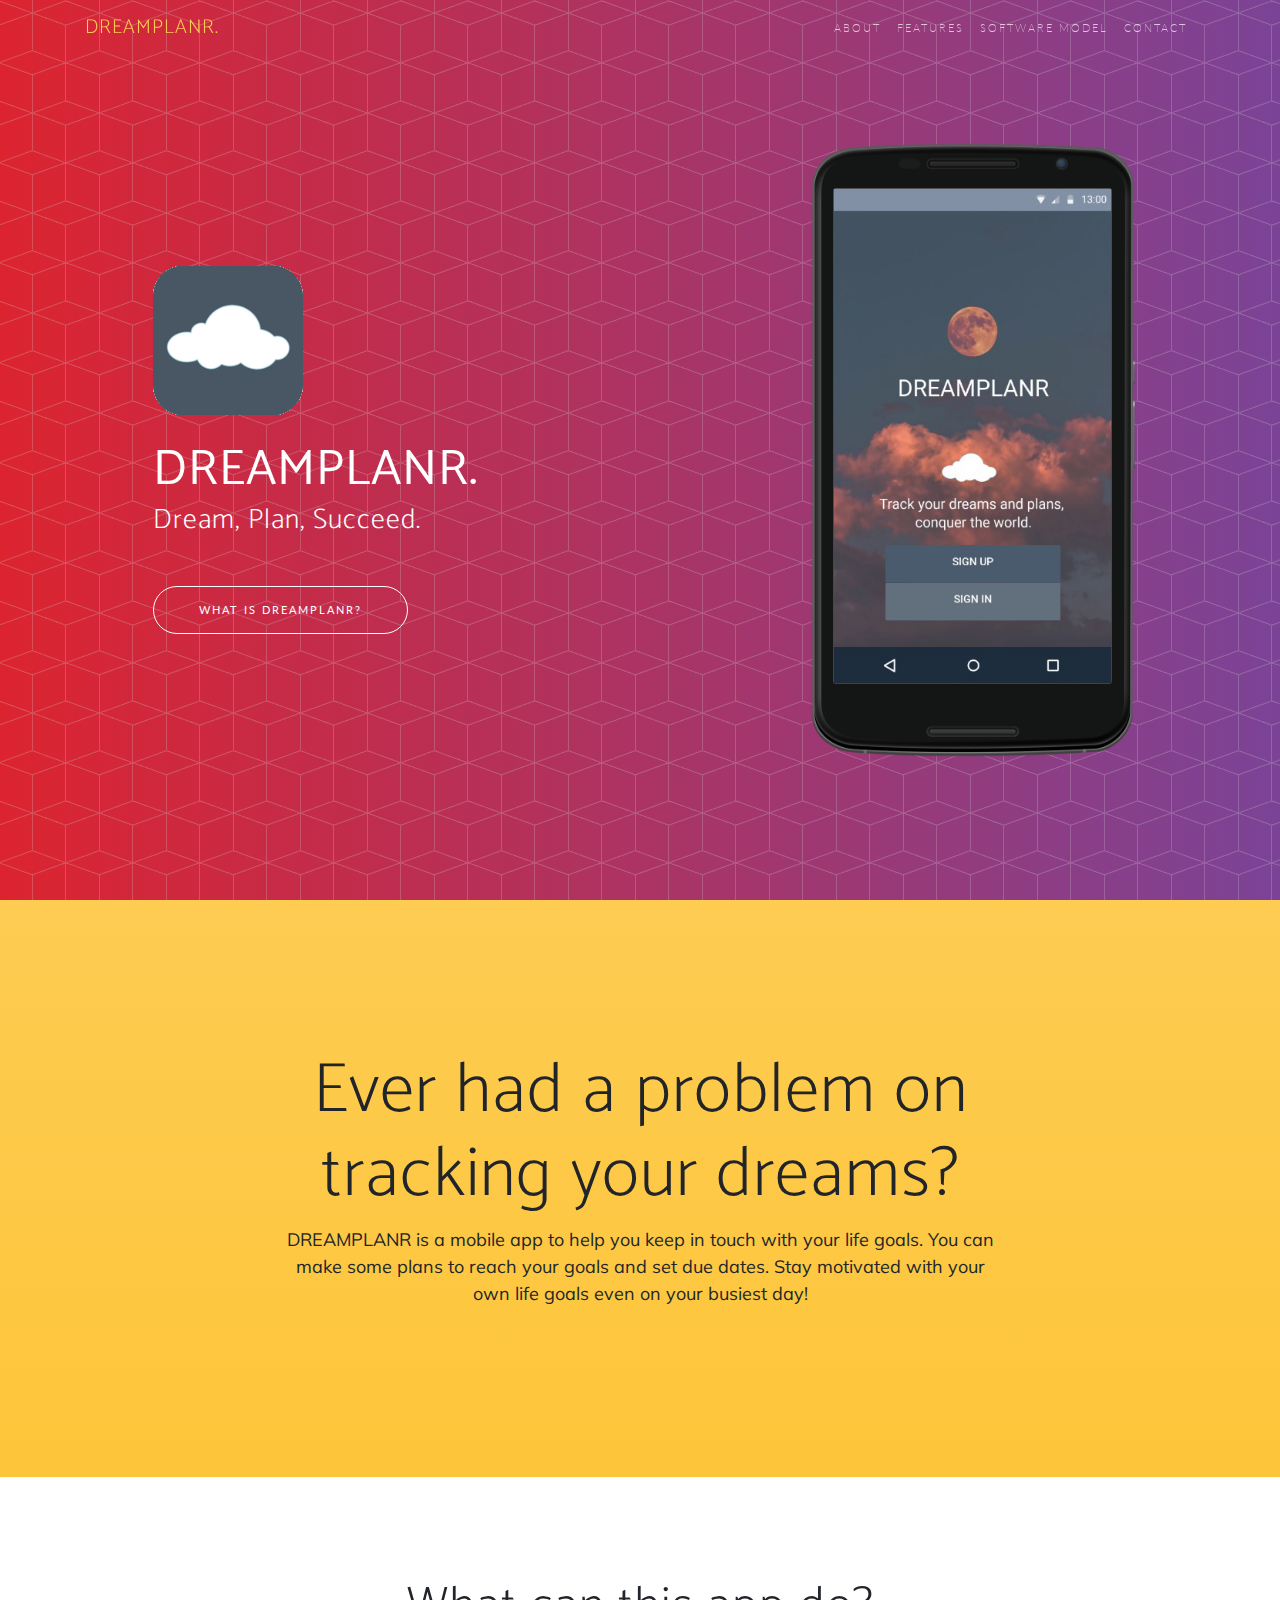
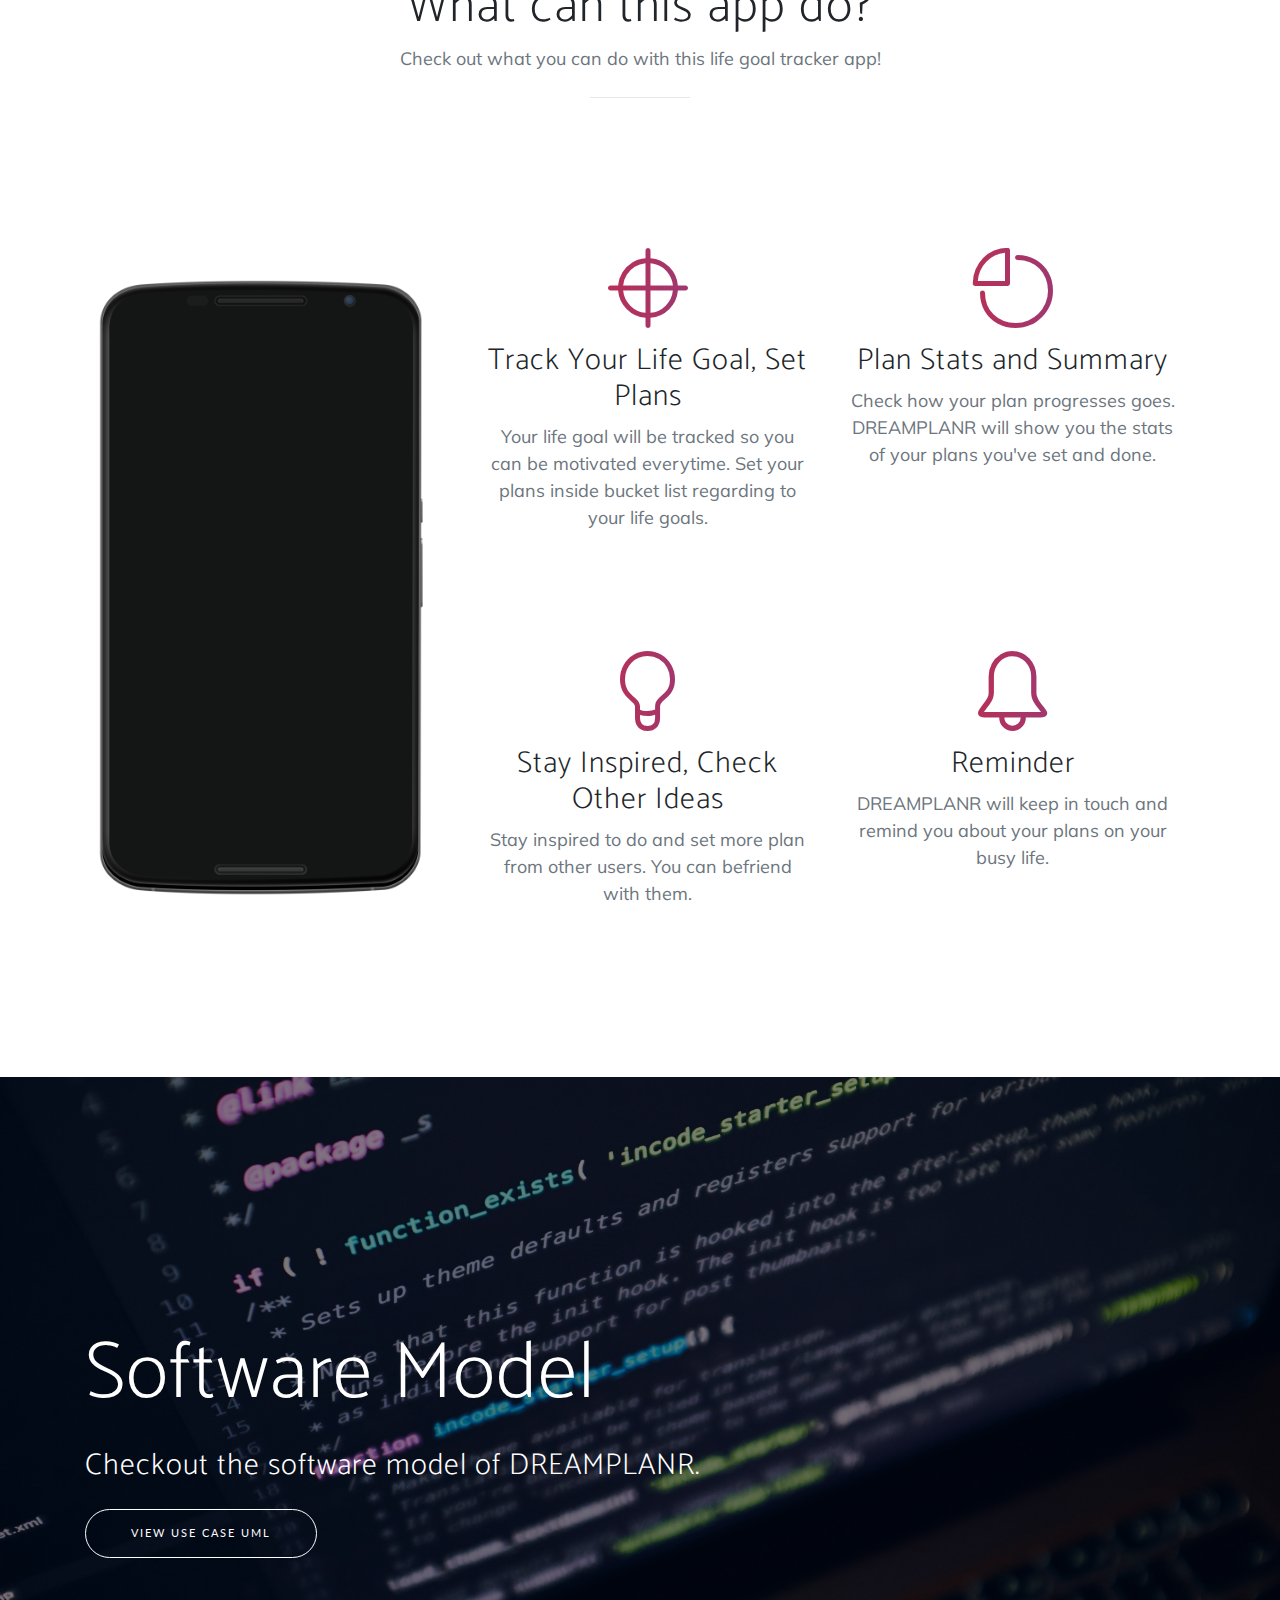
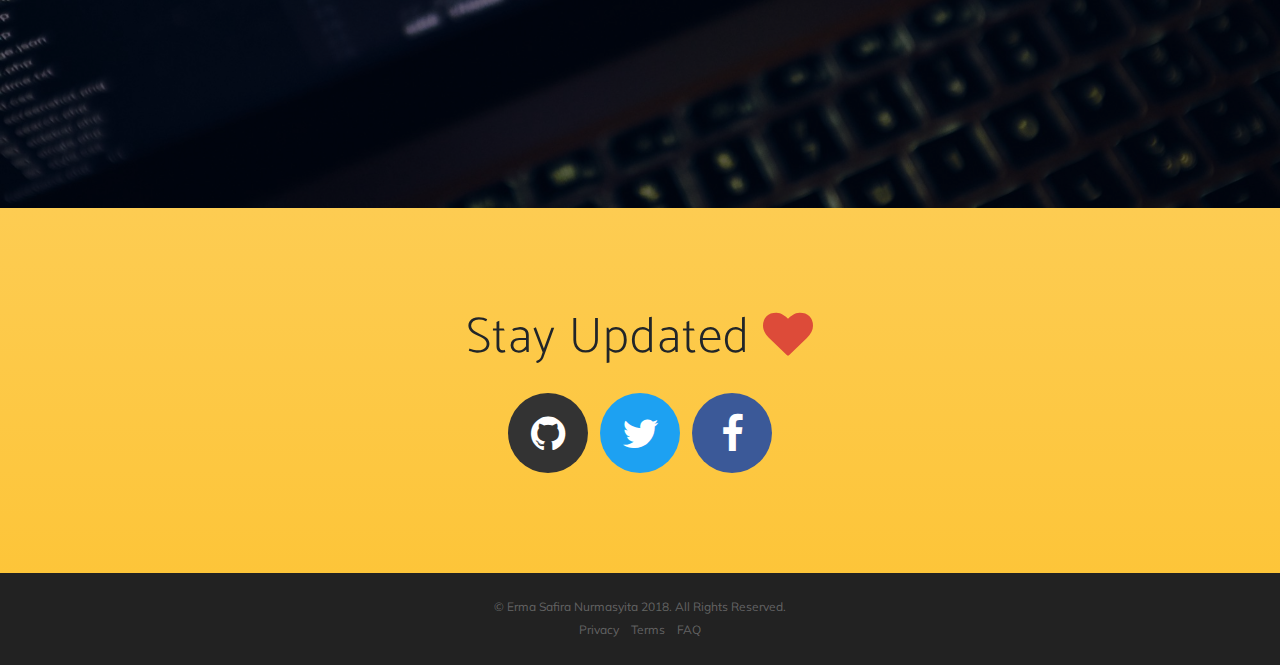
==== commit 32fdf23d: "Complete features, screenshots" ====
--- a/DREAMPLANR/index.html
+++ b/DREAMPLANR/index.html
@@ -8,7 +8,7 @@
     <meta name="description" content="">
     <meta name="author" content="">
 
-    <title>DREAMPLANR Elevator Pitch</title>
+    <title>DREAMPLANR Web Page</title>
 
     <!-- Bootstrap core CSS -->
     <link href="vendor/bootstrap/css/bootstrap.min.css" rel="stylesheet">
@@ -33,7 +33,7 @@
     <!-- Navigation -->
     <nav class="navbar navbar-expand-lg navbar-light fixed-top" id="mainNav">
       <div class="container">
-        <a class="navbar-brand js-scroll-trigger" href="#page-top">DREAMPLANR</a>
+        <a class="navbar-brand js-scroll-trigger" href="#page-top">DREAMPLANR.</a>
         <button class="navbar-toggler navbar-toggler-right" type="button" data-toggle="collapse" data-target="#navbarResponsive" aria-controls="navbarResponsive" aria-expanded="false" aria-label="Toggle navigation">
           Menu
           <i class="fa fa-bars"></i>
@@ -44,10 +44,10 @@
               <a class="nav-link js-scroll-trigger" href="#download">About</a>
             </li>
             <li class="nav-item">
-              <a class="nav-link js-scroll-trigger" href="#features">What this app do</a>
-            </li>
-            <li class="nav-item">
-              <a class="nav-link js-scroll-trigger" href="#contact">Software Model</a>
+              <a class="nav-link js-scroll-trigger" href="#features">Features</a>
+            </li>
+            <li class="nav-item">
+              <a class="nav-link js-scroll-trigger" href="#softwaremodel">Software Model</a>
             </li>
             <li class="nav-item">
               <a class="nav-link js-scroll-trigger" href="#contact">Contact</a>
@@ -62,14 +62,17 @@
         <div class="row h-100">
           <div class="col-lg-7 my-auto">
             <div class="header-content mx-auto">
-              <h1 class="mb-1"><b>DREAMPLANR</b></h1>
+                <img src="img/logo-icon.png" alt="">
+                <br>
+                <br>
+              <h1 class="mb-1"><b>DREAMPLANR.</b></h1>
               <h3 class="mb-5">Dream, Plan, Succeed.</h3>
               <a href="#download" class="btn btn-outline btn-xl js-scroll-trigger">What is DREAMPLANR?</a>
             </div>
           </div>
           <div class="col-lg-5 my-auto">
             <div class="device-container">
-              <div class="device-mockup iphone6_plus portrait white">
+              <div class="device-mockup nexus_6 portrait">
                 <div class="device">
                   <div class="screen">
                     <!-- Demo image for screen mockup, you can put an image here, some HTML, an animation, video, or anything else! -->
@@ -90,8 +93,8 @@
       <div class="container">
         <div class="row">
           <div class="col-md-8 mx-auto">
-            <h2 class="section-heading">Ever had a problem on tracking your dream?</h2>
-            <p>Our app is available on any mobile device! Download now to get started!</p>
+            <h2 class="section-heading">Ever had a problem on tracking your dreams?</h2>
+            <p>DREAMPLANR is a mobile app to help you keep in touch with your life goals. You can make some plans to reach your goals and set due dates. Stay motivated with your own life goals even on your busiest day!</p>
             <!--<div class="badges">
               <a class="badge-link" href="#"><img src="img/google-play-badge.svg" alt=""></a>
               <a class="badge-link" href="#"><img src="img/app-store-badge.svg" alt=""></a>
@@ -104,18 +107,18 @@
     <section class="features" id="features">
       <div class="container">
         <div class="section-heading text-center">
-          <h2>Unlimited Features, Unlimited Fun</h2>
-          <p class="text-muted">Check out what you can do with this dream tracker!</p>
+          <h2>What can this app do?</h2>
+          <p class="text-muted">Check out what you can do with this life goal tracker app!</p>
           <hr>
         </div>
         <div class="row">
           <div class="col-lg-4 my-auto">
             <div class="device-container">
-              <div class="device-mockup iphone6_plus portrait white">
+              <div class="device-mockup nexus_6 portrait">
                 <div class="device">
                   <div class="screen">
                     <!-- Demo image for screen mockup, you can put an image here, some HTML, an animation, video, or anything else! -->
-                    <img src="img/demo-screen-1.jpg" class="img-fluid" alt="">
+                    <img src="img/mockup.gif" class="img-fluid" alt="">
                   </div>
                   <div class="button">
                     <!-- You can hook the "home button" to some JavaScript events or just remove it -->
@@ -129,32 +132,32 @@
               <div class="row">
                 <div class="col-lg-6">
                   <div class="feature-item">
-                    <i class="icon-screen-smartphone text-primary"></i>
-                    <h3>Device Mockups</h3>
-                    <p class="text-muted">Ready to use HTML/CSS device mockups, no Photoshop required!</p>
-                  </div>
-                </div>
-                <div class="col-lg-6">
-                  <div class="feature-item">
-                    <i class="icon-camera text-primary"></i>
-                    <h3>Flexible Use</h3>
-                    <p class="text-muted">Put an image, video, animation, or anything else in the screen!</p>
+                    <i class="icon-target text-primary"></i>
+                    <h3>Track Your Life Goal, Set Plans</h3>
+                    <p class="text-muted">Your life goal will be tracked so you can be motivated everytime. Set your plans inside bucket list regarding to your life goals.</p>
+                  </div>
+                </div>
+                <div class="col-lg-6">
+                  <div class="feature-item">
+                    <i class="icon-pie-chart text-primary"></i>
+                    <h3>Plan Stats and Summary</h3>
+                    <p class="text-muted">Check how your plan progresses goes. DREAMPLANR will show you the stats of your plans you've set and done.</p>                    
                   </div>
                 </div>
               </div>
               <div class="row">
                 <div class="col-lg-6">
                   <div class="feature-item">
-                    <i class="icon-present text-primary"></i>
-                    <h3>Free to Use</h3>
-                    <p class="text-muted">As always, this theme is free to download and use for any purpose!</p>
-                  </div>
-                </div>
-                <div class="col-lg-6">
-                  <div class="feature-item">
-                    <i class="icon-lock-open text-primary"></i>
-                    <h3>Open Source</h3>
-                    <p class="text-muted">Since this theme is MIT licensed, you can use it commercially!</p>
+                    <i class="icon-bulb text-primary"></i>
+                    <h3>Stay Inspired, Check Other Ideas</h3>
+                    <p class="text-muted">Stay inspired to do and set more plan from other users. You can befriend with them.</p>                    
+                  </div>
+                </div>
+                <div class="col-lg-6">
+                  <div class="feature-item">
+                    <i class="icon-bell text-primary"></i>
+                    <h3>Reminder</h3>
+                    <p class="text-muted">DREAMPLANR will keep in touch and remind you about your plans on your busy life.</p>
                   </div>
                 </div>
               </div>
@@ -167,8 +170,9 @@
     <section class="cta">
       <div class="cta-content">
         <div class="container">
-          <h2>Stop waiting.<br>Start building.</h2>
-          <a href="#contact" class="btn btn-outline btn-xl js-scroll-trigger">Let's Get Started!</a>
+          <h2>Software Model</h2>
+          <h4>Checkout the software model of DREAMPLANR.</h4>
+          <a href="#contact" class="btn btn-outline btn-xl js-scroll-trigger">View Use Case UML</a>
         </div>
       </div>
       <div class="overlay"></div>
@@ -178,7 +182,7 @@
       <div class="container">
         <h2>Stay Updated 
           <i class="fa fa-heart"></i>
-           !</h2>
+          </h2>
         <ul class="list-inline list-social">
           <li class="list-inline-item social-github">
             <a href="https://github.com/rhaerma">
--- a/DREAMPLANR/device-mockups/device-mockups.min.css
+++ b/DREAMPLANR/device-mockups/device-mockups.min.css
@@ -1 +1,32 @@
-.device-mockup{position:relative;width:100%;padding-bottom:61.775701%}.device-mockup>.device{position:absolute;top:0;bottom:0;left:0;right:0;width:100%;height:100%;background-size:100% 100%;background-repeat:no-repeat;background-image:url(macbook/macbook.png)}.device-mockup>.device>.screen{position:absolute;top:11.0438729%;bottom:14.6747352%;left:13.364486%;right:13.364486%;overflow:hidden}.device-mockup>.device>.button{position:absolute;top:0;left:0;display:none;overflow:hidden;border-radius:100%;-webkit-border-radius:100%;-moz-border-radius:100%;cursor:pointer}.device-mockup.imac{padding-bottom:81.230769%}.device-mockup.imac>.device{background-image:url(imac/imac.png)}.device-mockup.imac>.device>.screen{top:8.20707071%;bottom:31.6919192%;left:6.61538462%;right:6.61538462%}.device-mockup.macbook{padding-bottom:61.775701%}.device-mockup.macbook>.device{background-image:url(macbook/macbook.png)}.device-mockup.macbook>.device>.screen{top:11.0438729%;bottom:14.6747352%;left:13.364486%;right:13.364486%}.device-mockup.macbook_2015{padding-bottom:57.5%}.device-mockup.macbook_2015.grey>.device,.device-mockup.macbook_2015>.device{background-image:url(macbook_2015/grey.png)}.device-mockup.macbook_2015.silver>.device,.device-mockup.macbook_2015>.device{background-image:url(macbook_2015/silver.png)}.device-mockup.macbook_2015.gold>.device,.device-mockup.macbook_2015>.device{background-image:url(macbook_2015/gold.png)}.device-mockup.macbook_2015>.device>.screen{top:7.5%;bottom:10.9%;left:12.46%;right:12.56%}.device-mockup.iphone5,.device-mockup.iphone5.portrait{padding-bottom:210.57%}.device-mockup.iphone5.landscape{padding-bottom:47.49%}.device-mockup.iphone5.black>.device,.device-mockup.iphone5.portrait.black>.device,.device-mockup.iphone5>.device{background-image:url(iphone5/iphone5_port_black.png)}.device-mockup.iphone5.landscape.black>.device,.device-mockup.iphone5.landscape>.device{background-image:url(iphone5/iphone5_land_black.png)}.device-mockup.iphone5.portrait.white>.device,.device-mockup.iphone5.white>.device{background-image:url(iphone5/iphone5_port_white.png)}.device-mockup.iphone5.landscape.white>.device{background-image:url(iphone5/iphone5_land_white.png)}.device-mockup.iphone5.portrait>.device>.screen,.device-mockup.iphone5>.device>.screen{top:14.78%;bottom:13.78%;left:8.77%;right:7.77%}.device-mockup.iphone5.landscape>.device>.screen{top:7.422488%;bottom:8.422488%;left:14.919127%;right:14.019127%}.device-mockup.iphone5.portrait>.device>.button,.device-mockup.iphone5>.device>.button{display:block;top:88.3%;bottom:2.5%;left:40%;right:40%}.device-mockup.iphone5.landscape>.device>.button{display:block;top:40%;bottom:41%;left:88.4%;right:2.3%}.device-mockup.iphone_se,.device-mockup.iphone_se.portrait{padding-bottom:209.83%}.device-mockup.iphone_se.landscape{padding-bottom:47.66%}.device-mockup.iphone_se.black>.device,.device-mockup.iphone_se.portrait.black>.device,.device-mockup.iphone_se>.device{background-image:url(iphone_se/iphone_se_port_black.png)}.device-mockup.iphone_se.landscape.black>.device,.device-mockup.iphone_se.landscape>.device{background-image:url(iphone_se/iphone_se_land_black.png)}.device-mockup.iphone_se.portrait.white>.device,.device-mockup.iphone_se.white>.device{background-image:url(iphone_se/iphone_se_port_white.png)}.device-mockup.iphone_se.landscape.white>.device{background-image:url(iphone_se/iphone_se_land_white.png)}.device-mockup.iphone_se.gold>.device,.device-mockup.iphone_se.portrait.gold>.device{background-image:url(iphone_se/iphone_se_port_gold.png)}.device-mockup.iphone_se.landscape.gold>.device{background-image:url(iphone_se/iphone_se_land_gold.png)}.device-mockup.iphone_se.portrait.rose>.device,.device-mockup.iphone_se.rose>.device{background-image:url(iphone_se/iphone_se_port_rose.png)}.device-mockup.iphone_se.landscape.rose>.device{background-image:url(iphone_se/iphone_se_land_rose.png)}.device-mockup.iphone_se.portrait>.device>.screen,.device-mockup.iphone_se>.device>.screen{top:16.28%;bottom:16.28%;left:11.77%;right:11.77%}.device-mockup.iphone_se.landscape>.device>.screen{top:11.722488%;bottom:11.722488%;left:16.0191273%;right:16.0191273%}.device-mockup.iphone_se.portrait>.device>.button,.device-mockup.iphone_se>.device>.button{display:block;top:86.3%;bottom:5.5%;left:42%;right:42%}.device-mockup.iphone_se.landscape>.device>.button{display:block;top:42%;bottom:42%;left:86.4%;right:5.1%}.device-mockup.iphone6,.device-mockup.iphone6.portrait{padding-bottom:207.19%}.device-mockup.iphone6.landscape{padding-bottom:48.76%}.device-mockup.iphone6.black>.device,.device-mockup.iphone6.portrait.black>.device,.device-mockup.iphone6>.device{background-image:url(iphone_6/iphone_6_port_black.png)}.device-mockup.iphone6.landscape.black>.device,.device-mockup.iphone6.landscape>.device{background-image:url(iphone_6/iphone_6_land_black.png)}.device-mockup.iphone6.portrait.white>.device,.device-mockup.iphone6.white>.device{background-image:url(iphone_6/iphone_6_port_white.png)}.device-mockup.iphone6.landscape.white>.device{background-image:url(iphone_6/iphone_6_land_white.png)}.device-mockup.iphone6.gold>.device,.device-mockup.iphone6.portrait.gold>.device{background-image:url(iphone_6/iphone_6_port_gold.png)}.device-mockup.iphone6.landscape.gold>.device{background-image:url(iphone_6/iphone_6_land_gold.png)}.device-mockup.iphone6.portrait>.device>.screen,.device-mockup.iphone6>.device>.screen{top:12.58%;bottom:12.88%;left:6.77%;right:6.77%}.device-mockup.iphone6.landscape>.device>.screen{top:6.77%;bottom:6.77%;left:12.58%;right:12.88%}.device-mockup.iphone6.portrait>.device>.button,.device-mockup.iphone6>.device>.button{display:block;top:88.6%;bottom:3.2%;left:42%;right:42%}.device-mockup.iphone6.landscape>.device>.button{display:block;top:42%;bottom:42%;left:88.6%;right:3.2%}.device-mockup.iphone6_plus,.device-mockup.iphone6_plus.portrait{padding-bottom:201.76%}.device-mockup.iphone6_plus.landscape{padding-bottom:49.56%}.device-mockup.iphone6_plus.black>.device,.device-mockup.iphone6_plus.portrait.black>.device,.device-mockup.iphone6_plus>.device{background-image:url(iphone_6_plus/iphone_6_plus_black_port.png)}.device-mockup.iphone6_plus.landscape.black>.device,.device-mockup.iphone6_plus.landscape>.device{background-image:url(iphone_6_plus/iphone_6_plus_black_land.png)}.device-mockup.iphone6_plus.portrait.white>.device,.device-mockup.iphone6_plus.white>.device{background-image:url(iphone_6_plus/iphone_6_plus_white_port.png)}.device-mockup.iphone6_plus.landscape.white>.device{background-image:url(iphone_6_plus/iphone_6_plus_white_land.png)}.device-mockup.iphone6_plus.gold>.device,.device-mockup.iphone6_plus.portrait.gold>.device{background-image:url(iphone_6_plus/iphone_6_plus_gold_port.png)}.device-mockup.iphone6_plus.landscape.gold>.device{background-image:url(iphone_6_plus/iphone_6_plus_gold_land.png)}.device-mockup.iphone6_plus.portrait>.device>.screen,.device-mockup.iphone6_plus>.device>.screen{top:11.58%;bottom:11.58%;left:5.97%;right:5.97%}.device-mockup.iphone6_plus.landscape>.device>.screen{top:5.97%;bottom:5.97%;left:11.38%;right:11.58%}.device-mockup.iphone6_plus.portrait>.device>.button,.device-mockup.iphone6_plus>.device>.button{display:block;top:89.9%;bottom:3.2%;left:43%;right:43%}.device-mockup.iphone6_plus.landscape>.device>.button{display:block;top:43%;bottom:43%;left:89.9%;right:3.2%}.device-mockup.ipad,.device-mockup.ipad.portrait{padding-bottom:128.406276%}.device-mockup.ipad.landscape{padding-bottom:79.9086758%}.device-mockup.ipad.black>.device,.device-mockup.ipad.portrait.black>.device,.device-mockup.ipad>.device{background-image:url(ipad/ipad_port_black.png)}.device-mockup.ipad.portrait.white>.device,.device-mockup.ipad.white>.device{background-image:url(ipad/ipad_port_white.png)}.device-mockup.ipad.landscape.black>.device,.device-mockup.ipad.landscape>.device{background-image:url(ipad/ipad_land_black.png)}.device-mockup.ipad.landscape.white>.device{background-image:url(ipad/ipad_land_white.png)}.device-mockup.ipad.portrait>.device>.screen,.device-mockup.ipad>.device>.screen{top:12.025723%;bottom:12.154341%;left:13.45995%;right:13.45995%}.device-mockup.ipad.landscape>.device>.screen{top:13.87755102%;bottom:13.87755102%;left:11.5459883%;right:11.5459883%}.device-mockup.ipad.portrait>.device>.button,.device-mockup.ipad>.device>.button{display:block;top:90.2%;bottom:5.5%;left:47.3%;right:47.3%}.device-mockup.ipad.landscape>.device>.button{display:block;top:47.3%;bottom:47.3%;left:90.8%;right:4.9%}.device-mockup.ipad_air,.device-mockup.ipad_air.portrait{padding-bottom:141.27%}.device-mockup.ipad_air.landscape{padding-bottom:70.79%}.device-mockup.ipad_air.grey>.device,.device-mockup.ipad_air.portrait.grey>.device,.device-mockup.ipad_air>.device{background-image:url(ipad_air/ipad_air_gray_port.png)}.device-mockup.ipad_air.portrait.silver>.device,.device-mockup.ipad_air.silver>.device{background-image:url(ipad_air/ipad_air_silver_port.png)}.device-mockup.ipad_air.landscape.grey>.device,.device-mockup.ipad_air.landscape>.device{background-image:url(ipad_air/ipad_air_gray_land.png)}.device-mockup.ipad_air.landscape.silver>.device{background-image:url(ipad_air/ipad_air_silver_land.png)}.device-mockup.ipad_air.portrait>.device>.screen,.device-mockup.ipad_air>.device>.screen{top:9.025723%;bottom:9.154341%;left:7.45995%;right:6.45995%}.device-mockup.ipad_air.landscape>.device>.screen{top:6.877551%;bottom:6.877551%;left:9.545988%;right:9.545988%}.device-mockup.ipad_air.portrait>.device>.button,.device-mockup.ipad_air>.device>.button{display:block;top:93.2%;bottom:2.5%;left:47.3%;right:47.3%}.device-mockup.ipad_air.landscape>.device>.button{display:block;top:47.3%;bottom:47.3%;left:93.1%;right:2.1%}.device-mockup.ipad_air_2,.device-mockup.ipad_air_2.portrait{padding-bottom:141.38%}.device-mockup.ipad_air_2.landscape{padding-bottom:70.73%}.device-mockup.ipad_air_2.grey>.device,.device-mockup.ipad_air_2.portrait.grey>.device,.device-mockup.ipad_air_2>.device{background-image:url(ipad_air_2/ipad_air_2_gray_port.png)}.device-mockup.ipad_air_2.portrait.silver>.device,.device-mockup.ipad_air_2.silver>.device{background-image:url(ipad_air_2/ipad_air_2_silver_port.png)}.device-mockup.ipad_air_2.gold>.device,.device-mockup.ipad_air_2.portrait.gold>.device{background-image:url(ipad_air_2/ipad_air_2_gold_port.png)}.device-mockup.ipad_air_2.landscape.grey>.device,.device-mockup.ipad_air_2.landscape>.device{background-image:url(ipad_air_2/ipad_air_2_gray_land.png)}.device-mockup.ipad_air_2.landscape.silver>.device{background-image:url(ipad_air_2/ipad_air_2_silver_land.png)}.device-mockup.ipad_air_2.landscape.gold>.device{background-image:url(ipad_air_2/ipad_air_2_gold_land.png)}.device-mockup.ipad_air_2.portrait>.device>.screen,.device-mockup.ipad_air_2>.device>.screen{top:9.025723%;bottom:8.854341%;left:6.15995%;right:6.15995%}.device-mockup.ipad_air_2.landscape>.device>.screen{top:6.277551%;bottom:6.277551%;left:8.545988%;right:8.545988%}.device-mockup.ipad_air_2.portrait>.device>.button,.device-mockup.ipad_air_2>.device>.button{display:block;top:93.2%;bottom:2.1%;left:46.3%;right:46.5%}.device-mockup.ipad_air_2.landscape>.device>.button{display:block;top:46.5%;bottom:46.8%;left:93.5%;right:1.9%}.device-mockup.ipad_pro,.device-mockup.ipad_pro.portrait{padding-bottom:138.63%}.device-mockup.ipad_pro.landscape{padding-bottom:72.14%}.device-mockup.ipad_pro.grey>.device,.device-mockup.ipad_pro.portrait.grey>.device,.device-mockup.ipad_pro>.device{background-image:url(ipad_pro/ipad_pro_port_black.png)}.device-mockup.ipad_pro.portrait.silver>.device,.device-mockup.ipad_pro.silver>.device{background-image:url(ipad_pro/ipad_pro_port_silver.png)}.device-mockup.ipad_pro.gold>.device,.device-mockup.ipad_pro.portrait.gold>.device{background-image:url(ipad_pro/ipad_pro_port_gold.png)}.device-mockup.ipad_pro.landscape.grey>.device,.device-mockup.ipad_pro.landscape>.device{background-image:url(ipad_pro/ipad_pro_land_black.png)}.device-mockup.ipad_pro.landscape.silver>.device{background-image:url(ipad_pro/ipad_pro_land_silver.png)}.device-mockup.ipad_pro.landscape.gold>.device{background-image:url(ipad_pro/ipad_pro_land_gold.png)}.device-mockup.ipad_pro.portrait>.device>.screen,.device-mockup.ipad_pro>.device>.screen{top:7.025723%;bottom:6.854341%;left:5.15995%;right:5.15995%}.device-mockup.ipad_pro.landscape>.device>.screen{top:5.177551%;bottom:5.177551%;left:6.945988%;right:6.945988%}.device-mockup.ipad_pro.portrait>.device>.button,.device-mockup.ipad_pro>.device>.button{display:block;top:94.9%;bottom:1.5%;left:47.3%;right:47.1%}.device-mockup.ipad_pro.landscape>.device>.button{display:block;top:47.5%;bottom:47.5%;left:94.8%;right:1.5%}.device-mockup.galaxy_s3,.device-mockup.galaxy_s3.portrait{padding-bottom:178.787879%}.device-mockup.galaxy_s3.landscape{padding-bottom:55.9322034%}.device-mockup.galaxy_s3.black>.device,.device-mockup.galaxy_s3.portrait.black>.device,.device-mockup.galaxy_s3>.device{background-image:url(galaxy_s3/s3_port_black.png)}.device-mockup.galaxy_s3.landscape.black>.device,.device-mockup.galaxy_s3.landscape>.device{background-image:url(galaxy_s3/s3_land_black.png)}.device-mockup.galaxy_s3.portrait.white>.device,.device-mockup.galaxy_s3.white>.device{background-image:url(galaxy_s3/s3_port_white.png)}.device-mockup.galaxy_s3.landscape.white>.device{background-image:url(galaxy_s3/s3_land_white.png)}.device-mockup.galaxy_s3.portrait>.device>.screen,.device-mockup.galaxy_s3>.device>.screen{top:12.3728814%;bottom:15.5367232%;left:13.8383838%;right:13.8383838%}.device-mockup.galaxy_s3.landscape>.device>.screen{top:13.8383838%;bottom:13.8383838%;left:12.3728814%;right:15.5367232%}.device-mockup.galaxy_s5,.device-mockup.galaxy_s5.portrait{padding-bottom:194.188862%}.device-mockup.galaxy_s5.landscape{padding-bottom:51.496259%}.device-mockup.galaxy_s5.black>.device,.device-mockup.galaxy_s5.portrait.black>.device,.device-mockup.galaxy_s5>.device{background-image:url(galaxy_s5/galaxy_s5_port_black.png)}.device-mockup.galaxy_s5.landscape.black>.device,.device-mockup.galaxy_s5.landscape>.device{background-image:url(galaxy_s5/galaxy_s5_land_black.png)}.device-mockup.galaxy_s5.portrait.white>.device,.device-mockup.galaxy_s5.white>.device{background-image:url(galaxy_s5/galaxy_s5_port_white.png)}.device-mockup.galaxy_s5.landscape.white>.device{background-image:url(galaxy_s5/galaxy_s5_land_white.png)}.device-mockup.galaxy_s5.portrait>.device>.screen,.device-mockup.galaxy_s5>.device>.screen{top:10.2%;bottom:10.1%;left:6.3%;right:6.4%}.device-mockup.galaxy_s5.landscape>.device>.screen{top:6.6%;bottom:6.2%;left:10.15%;right:10%}.device-mockup.galaxy_tab4,.device-mockup.galaxy_tab4.landscape{padding-bottom:72.689464%}.device-mockup.galaxy_tab4.black>.device,.device-mockup.galaxy_tab4.landscape.black>.device,.device-mockup.galaxy_tab4>.device{background-image:url(galaxy_tab4/galaxy_tab4_land_black.png)}.device-mockup.galaxy_tab4.landscape.white>.device,.device-mockup.galaxy_tab4.white>.device{background-image:url(galaxy_tab4/galaxy_tab4_land_white.png)}.device-mockup.galaxy_tab4.landscape>.device>.screen,.device-mockup.galaxy_tab4>.device>.screen{top:11.5%;bottom:11.5%;left:5.4%;right:5.2%}.device-mockup.lumia920,.device-mockup.lumia920.portrait{padding-bottom:172.796353%}.device-mockup.lumia920.landscape{padding-bottom:56.3330381%}.device-mockup.lumia920.portrait>.device,.device-mockup.lumia920>.device{background-image:url(lumia920/lumia920_port.png)}.device-mockup.lumia920.landscape>.device{background-image:url(lumia920/lumia920_land.png)}.device-mockup.lumia920.portrait>.device>.screen,.device-mockup.lumia920>.device>.screen{top:10.6420405%;bottom:18.9973615%;left:13.5258359%;right:13.5258359%}.device-mockup.lumia920.landscape>.device>.screen{top:12.2641509%;bottom:12.2641509%;left:10.5403012%;right:18.6005314%}.device-mockup.nexus7,.device-mockup.nexus7.portrait{padding-bottom:156.521739%}.device-mockup.nexus7.landscape{padding-bottom:63.6678201%}.device-mockup.nexus7.portrait>.device,.device-mockup.nexus7>.device{background-image:url(nexus7/nexus7_port.png)}.device-mockup.nexus7.landscape>.device{background-image:url(nexus7/nexus7_land.png)}.device-mockup.nexus7.portrait>.device>.screen,.device-mockup.nexus7>.device>.screen{top:13.1365741%;bottom:12.7893519%;left:13.7681159%;right:13.7681159%}.device-mockup.nexus7.landscape>.device>.screen{top:13.7681159%;bottom:13.7681159%;left:13.0911188%;right:13.0911188%}.device-mockup.surface,.device-mockup.surface.landscape{padding-bottom:64.7584973%}.device-mockup.surface.landscape>.device,.device-mockup.surface>.device{background-image:url(surface/surface.png)}.device-mockup.surface.landscape>.device>.screen,.device-mockup.surface>.device>.screen{top:14.5488029%;bottom:14.9171271%;left:9.36195587%;right:9.36195587%}.device-mockup.samsung_tv,.device-mockup.samsung_tv.landscape{padding-bottom:64.68%}.device-mockup.samsung_tv.landscape>.device,.device-mockup.samsung_tv>.device{background-image:url(samsung_tv/samsung_tv.png)}.device-mockup.samsung_tv.landscape>.device>.screen,.device-mockup.samsung_tv>.device>.screen{top:2.148803%;bottom:12.817127%;left:1.261956%;right:1.361956%}+.device-mockup{position:relative;width:100%;padding-bottom:61.775701%}.device-mockup>.device{position:absolute;top:0;bottom:0;left:0;right:0;width:100%;height:100%;background-size:100% 100%;background-repeat:no-repeat;background-image:url(macbook/macbook.png)}.device-mockup>.device>.screen{position:absolute;top:11.0438729%;bottom:14.6747352%;left:13.364486%;right:13.364486%;overflow:hidden}.device-mockup>.device>.button{position:absolute;top:0;left:0;display:none;overflow:hidden;border-radius:100%;-webkit-border-radius:100%;-moz-border-radius:100%;cursor:pointer}.device-mockup.imac{padding-bottom:81.230769%}.device-mockup.imac>.device{background-image:url(imac/imac.png)}.device-mockup.imac>.device>.screen{top:8.20707071%;bottom:31.6919192%;left:6.61538462%;right:6.61538462%}.device-mockup.macbook{padding-bottom:61.775701%}.device-mockup.macbook>.device{background-image:url(macbook/macbook.png)}.device-mockup.macbook>.device>.screen{top:11.0438729%;bottom:14.6747352%;left:13.364486%;right:13.364486%}.device-mockup.macbook_2015{padding-bottom:57.5%}.device-mockup.macbook_2015.grey>.device,.device-mockup.macbook_2015>.device{background-image:url(macbook_2015/grey.png)}.device-mockup.macbook_2015.silver>.device,.device-mockup.macbook_2015>.device{background-image:url(macbook_2015/silver.png)}.device-mockup.macbook_2015.gold>.device,.device-mockup.macbook_2015>.device{background-image:url(macbook_2015/gold.png)}.device-mockup.macbook_2015>.device>.screen{top:7.5%;bottom:10.9%;left:12.46%;right:12.56%}.device-mockup.iphone5,.device-mockup.iphone5.portrait{padding-bottom:210.57%}.device-mockup.iphone5.landscape{padding-bottom:47.49%}.device-mockup.iphone5.black>.device,.device-mockup.iphone5.portrait.black>.device,.device-mockup.iphone5>.device{background-image:url(iphone5/iphone5_port_black.png)}.device-mockup.iphone5.landscape.black>.device,.device-mockup.iphone5.landscape>.device{background-image:url(iphone5/iphone5_land_black.png)}.device-mockup.iphone5.portrait.white>.device,.device-mockup.iphone5.white>.device{background-image:url(iphone5/iphone5_port_white.png)}.device-mockup.iphone5.landscape.white>.device{background-image:url(iphone5/iphone5_land_white.png)}.device-mockup.iphone5.portrait>.device>.screen,.device-mockup.iphone5>.device>.screen{top:14.78%;bottom:13.78%;left:8.77%;right:7.77%}.device-mockup.iphone5.landscape>.device>.screen{top:7.422488%;bottom:8.422488%;left:14.919127%;right:14.019127%}.device-mockup.iphone5.portrait>.device>.button,.device-mockup.iphone5>.device>.button{display:block;top:88.3%;bottom:2.5%;left:40%;right:40%}.device-mockup.iphone5.landscape>.device>.button{display:block;top:40%;bottom:41%;left:88.4%;right:2.3%}.device-mockup.iphone_se,.device-mockup.iphone_se.portrait{padding-bottom:209.83%}.device-mockup.iphone_se.landscape{padding-bottom:47.66%}.device-mockup.iphone_se.black>.device,.device-mockup.iphone_se.portrait.black>.device,.device-mockup.iphone_se>.device{background-image:url(iphone_se/iphone_se_port_black.png)}.device-mockup.iphone_se.landscape.black>.device,.device-mockup.iphone_se.landscape>.device{background-image:url(iphone_se/iphone_se_land_black.png)}.device-mockup.iphone_se.portrait.white>.device,.device-mockup.iphone_se.white>.device{background-image:url(iphone_se/iphone_se_port_white.png)}.device-mockup.iphone_se.landscape.white>.device{background-image:url(iphone_se/iphone_se_land_white.png)}.device-mockup.iphone_se.gold>.device,.device-mockup.iphone_se.portrait.gold>.device{background-image:url(iphone_se/iphone_se_port_gold.png)}.device-mockup.iphone_se.landscape.gold>.device{background-image:url(iphone_se/iphone_se_land_gold.png)}.device-mockup.iphone_se.portrait.rose>.device,.device-mockup.iphone_se.rose>.device{background-image:url(iphone_se/iphone_se_port_rose.png)}.device-mockup.iphone_se.landscape.rose>.device{background-image:url(iphone_se/iphone_se_land_rose.png)}.device-mockup.iphone_se.portrait>.device>.screen,.device-mockup.iphone_se>.device>.screen{top:16.28%;bottom:16.28%;left:11.77%;right:11.77%}.device-mockup.iphone_se.landscape>.device>.screen{top:11.722488%;bottom:11.722488%;left:16.0191273%;right:16.0191273%}.device-mockup.iphone_se.portrait>.device>.button,.device-mockup.iphone_se>.device>.button{display:block;top:86.3%;bottom:5.5%;left:42%;right:42%}.device-mockup.iphone_se.landscape>.device>.button{display:block;top:42%;bottom:42%;left:86.4%;right:5.1%}.device-mockup.iphone6,.device-mockup.iphone6.portrait{padding-bottom:207.19%}.device-mockup.iphone6.landscape{padding-bottom:48.76%}.device-mockup.iphone6.black>.device,.device-mockup.iphone6.portrait.black>.device,.device-mockup.iphone6>.device{background-image:url(iphone_6/iphone_6_port_black.png)}.device-mockup.iphone6.landscape.black>.device,.device-mockup.iphone6.landscape>.device{background-image:url(iphone_6/iphone_6_land_black.png)}.device-mockup.iphone6.portrait.white>.device,.device-mockup.iphone6.white>.device{background-image:url(iphone_6/iphone_6_port_white.png)}.device-mockup.iphone6.landscape.white>.device{background-image:url(iphone_6/iphone_6_land_white.png)}.device-mockup.iphone6.gold>.device,.device-mockup.iphone6.portrait.gold>.device{background-image:url(iphone_6/iphone_6_port_gold.png)}.device-mockup.iphone6.landscape.gold>.device{background-image:url(iphone_6/iphone_6_land_gold.png)}.device-mockup.iphone6.portrait>.device>.screen,.device-mockup.iphone6>.device>.screen{top:12.58%;bottom:12.88%;left:6.77%;right:6.77%}.device-mockup.iphone6.landscape>.device>.screen{top:6.77%;bottom:6.77%;left:12.58%;right:12.88%}.device-mockup.iphone6.portrait>.device>.button,.device-mockup.iphone6>.device>.button{display:block;top:88.6%;bottom:3.2%;left:42%;right:42%}.device-mockup.iphone6.landscape>.device>.button{display:block;top:42%;bottom:42%;left:88.6%;right:3.2%}.device-mockup.iphone6_plus,.device-mockup.iphone6_plus.portrait{padding-bottom:201.76%}.device-mockup.iphone6_plus.landscape{padding-bottom:49.56%}.device-mockup.iphone6_plus.black>.device,.device-mockup.iphone6_plus.portrait.black>.device,.device-mockup.iphone6_plus>.device{background-image:url(iphone_6_plus/iphone_6_plus_black_port.png)}.device-mockup.iphone6_plus.landscape.black>.device,.device-mockup.iphone6_plus.landscape>.device{background-image:url(iphone_6_plus/iphone_6_plus_black_land.png)}.device-mockup.iphone6_plus.portrait.white>.device,.device-mockup.iphone6_plus.white>.device{background-image:url(iphone_6_plus/iphone_6_plus_white_port.png)}.device-mockup.iphone6_plus.landscape.white>.device{background-image:url(iphone_6_plus/iphone_6_plus_white_land.png)}.device-mockup.iphone6_plus.gold>.device,.device-mockup.iphone6_plus.portrait.gold>.device{background-image:url(iphone_6_plus/iphone_6_plus_gold_port.png)}.device-mockup.iphone6_plus.landscape.gold>.device{background-image:url(iphone_6_plus/iphone_6_plus_gold_land.png)}.device-mockup.iphone6_plus.portrait>.device>.screen,.device-mockup.iphone6_plus>.device>.screen{top:11.58%;bottom:11.58%;left:5.97%;right:5.97%}.device-mockup.iphone6_plus.landscape>.device>.screen{top:5.97%;bottom:5.97%;left:11.38%;right:11.58%}.device-mockup.iphone6_plus.portrait>.device>.button,.device-mockup.iphone6_plus>.device>.button{display:block;top:89.9%;bottom:3.2%;left:43%;right:43%}.device-mockup.iphone6_plus.landscape>.device>.button{display:block;top:43%;bottom:43%;left:89.9%;right:3.2%}.device-mockup.ipad,.device-mockup.ipad.portrait{padding-bottom:128.406276%}.device-mockup.ipad.landscape{padding-bottom:79.9086758%}.device-mockup.ipad.black>.device,.device-mockup.ipad.portrait.black>.device,.device-mockup.ipad>.device{background-image:url(ipad/ipad_port_black.png)}.device-mockup.ipad.portrait.white>.device,.device-mockup.ipad.white>.device{background-image:url(ipad/ipad_port_white.png)}.device-mockup.ipad.landscape.black>.device,.device-mockup.ipad.landscape>.device{background-image:url(ipad/ipad_land_black.png)}.device-mockup.ipad.landscape.white>.device{background-image:url(ipad/ipad_land_white.png)}.device-mockup.ipad.portrait>.device>.screen,.device-mockup.ipad>.device>.screen{top:12.025723%;bottom:12.154341%;left:13.45995%;right:13.45995%}.device-mockup.ipad.landscape>.device>.screen{top:13.87755102%;bottom:13.87755102%;left:11.5459883%;right:11.5459883%}.device-mockup.ipad.portrait>.device>.button,.device-mockup.ipad>.device>.button{display:block;top:90.2%;bottom:5.5%;left:47.3%;right:47.3%}.device-mockup.ipad.landscape>.device>.button{display:block;top:47.3%;bottom:47.3%;left:90.8%;right:4.9%}.device-mockup.ipad_air,.device-mockup.ipad_air.portrait{padding-bottom:141.27%}.device-mockup.ipad_air.landscape{padding-bottom:70.79%}.device-mockup.ipad_air.grey>.device,.device-mockup.ipad_air.portrait.grey>.device,.device-mockup.ipad_air>.device{background-image:url(ipad_air/ipad_air_gray_port.png)}.device-mockup.ipad_air.portrait.silver>.device,.device-mockup.ipad_air.silver>.device{background-image:url(ipad_air/ipad_air_silver_port.png)}.device-mockup.ipad_air.landscape.grey>.device,.device-mockup.ipad_air.landscape>.device{background-image:url(ipad_air/ipad_air_gray_land.png)}.device-mockup.ipad_air.landscape.silver>.device{background-image:url(ipad_air/ipad_air_silver_land.png)}.device-mockup.ipad_air.portrait>.device>.screen,.device-mockup.ipad_air>.device>.screen{top:9.025723%;bottom:9.154341%;left:7.45995%;right:6.45995%}.device-mockup.ipad_air.landscape>.device>.screen{top:6.877551%;bottom:6.877551%;left:9.545988%;right:9.545988%}.device-mockup.ipad_air.portrait>.device>.button,.device-mockup.ipad_air>.device>.button{display:block;top:93.2%;bottom:2.5%;left:47.3%;right:47.3%}.device-mockup.ipad_air.landscape>.device>.button{display:block;top:47.3%;bottom:47.3%;left:93.1%;right:2.1%}.device-mockup.ipad_air_2,.device-mockup.ipad_air_2.portrait{padding-bottom:141.38%}.device-mockup.ipad_air_2.landscape{padding-bottom:70.73%}.device-mockup.ipad_air_2.grey>.device,.device-mockup.ipad_air_2.portrait.grey>.device,.device-mockup.ipad_air_2>.device{background-image:url(ipad_air_2/ipad_air_2_gray_port.png)}.device-mockup.ipad_air_2.portrait.silver>.device,.device-mockup.ipad_air_2.silver>.device{background-image:url(ipad_air_2/ipad_air_2_silver_port.png)}.device-mockup.ipad_air_2.gold>.device,.device-mockup.ipad_air_2.portrait.gold>.device{background-image:url(ipad_air_2/ipad_air_2_gold_port.png)}.device-mockup.ipad_air_2.landscape.grey>.device,.device-mockup.ipad_air_2.landscape>.device{background-image:url(ipad_air_2/ipad_air_2_gray_land.png)}.device-mockup.ipad_air_2.landscape.silver>.device{background-image:url(ipad_air_2/ipad_air_2_silver_land.png)}.device-mockup.ipad_air_2.landscape.gold>.device{background-image:url(ipad_air_2/ipad_air_2_gold_land.png)}.device-mockup.ipad_air_2.portrait>.device>.screen,.device-mockup.ipad_air_2>.device>.screen{top:9.025723%;bottom:8.854341%;left:6.15995%;right:6.15995%}.device-mockup.ipad_air_2.landscape>.device>.screen{top:6.277551%;bottom:6.277551%;left:8.545988%;right:8.545988%}.device-mockup.ipad_air_2.portrait>.device>.button,.device-mockup.ipad_air_2>.device>.button{display:block;top:93.2%;bottom:2.1%;left:46.3%;right:46.5%}.device-mockup.ipad_air_2.landscape>.device>.button{display:block;top:46.5%;bottom:46.8%;left:93.5%;right:1.9%}.device-mockup.ipad_pro,.device-mockup.ipad_pro.portrait{padding-bottom:138.63%}.device-mockup.ipad_pro.landscape{padding-bottom:72.14%}.device-mockup.ipad_pro.grey>.device,.device-mockup.ipad_pro.portrait.grey>.device,.device-mockup.ipad_pro>.device{background-image:url(ipad_pro/ipad_pro_port_black.png)}.device-mockup.ipad_pro.portrait.silver>.device,.device-mockup.ipad_pro.silver>.device{background-image:url(ipad_pro/ipad_pro_port_silver.png)}.device-mockup.ipad_pro.gold>.device,.device-mockup.ipad_pro.portrait.gold>.device{background-image:url(ipad_pro/ipad_pro_port_gold.png)}.device-mockup.ipad_pro.landscape.grey>.device,.device-mockup.ipad_pro.landscape>.device{background-image:url(ipad_pro/ipad_pro_land_black.png)}.device-mockup.ipad_pro.landscape.silver>.device{background-image:url(ipad_pro/ipad_pro_land_silver.png)}.device-mockup.ipad_pro.landscape.gold>.device{background-image:url(ipad_pro/ipad_pro_land_gold.png)}.device-mockup.ipad_pro.portrait>.device>.screen,.device-mockup.ipad_pro>.device>.screen{top:7.025723%;bottom:6.854341%;left:5.15995%;right:5.15995%}.device-mockup.ipad_pro.landscape>.device>.screen{top:5.177551%;bottom:5.177551%;left:6.945988%;right:6.945988%}.device-mockup.ipad_pro.portrait>.device>.button,.device-mockup.ipad_pro>.device>.button{display:block;top:94.9%;bottom:1.5%;left:47.3%;right:47.1%}.device-mockup.ipad_pro.landscape>.device>.button{display:block;top:47.5%;bottom:47.5%;left:94.8%;right:1.5%}.device-mockup.galaxy_s3,.device-mockup.galaxy_s3.portrait{padding-bottom:178.787879%}.device-mockup.galaxy_s3.landscape{padding-bottom:55.9322034%}.device-mockup.galaxy_s3.black>.device,.device-mockup.galaxy_s3.portrait.black>.device,.device-mockup.galaxy_s3>.device{background-image:url(galaxy_s3/s3_port_black.png)}.device-mockup.galaxy_s3.landscape.black>.device,.device-mockup.galaxy_s3.landscape>.device{background-image:url(galaxy_s3/s3_land_black.png)}.device-mockup.galaxy_s3.portrait.white>.device,.device-mockup.galaxy_s3.white>.device{background-image:url(galaxy_s3/s3_port_white.png)}.device-mockup.galaxy_s3.landscape.white>.device{background-image:url(galaxy_s3/s3_land_white.png)}.device-mockup.galaxy_s3.portrait>.device>.screen,.device-mockup.galaxy_s3>.device>.screen{top:12.3728814%;bottom:15.5367232%;left:13.8383838%;right:13.8383838%}.device-mockup.galaxy_s3.landscape>.device>.screen{top:13.8383838%;bottom:13.8383838%;left:12.3728814%;right:15.5367232%}.device-mockup.galaxy_s5,.device-mockup.galaxy_s5.portrait{padding-bottom:194.188862%}.device-mockup.galaxy_s5.landscape{padding-bottom:51.496259%}.device-mockup.galaxy_s5.black>.device,.device-mockup.galaxy_s5.portrait.black>.device,.device-mockup.galaxy_s5>.device{background-image:url(galaxy_s5/galaxy_s5_port_black.png)}.device-mockup.galaxy_s5.landscape.black>.device,.device-mockup.galaxy_s5.landscape>.device{background-image:url(galaxy_s5/galaxy_s5_land_black.png)}.device-mockup.galaxy_s5.portrait.white>.device,.device-mockup.galaxy_s5.white>.device{background-image:url(galaxy_s5/galaxy_s5_port_white.png)}.device-mockup.galaxy_s5.landscape.white>.device{background-image:url(galaxy_s5/galaxy_s5_land_white.png)}.device-mockup.galaxy_s5.portrait>.device>.screen,.device-mockup.galaxy_s5>.device>.screen{top:10.2%;bottom:10.1%;left:6.3%;right:6.4%}.device-mockup.galaxy_s5.landscape>.device>.screen{top:6.6%;bottom:6.2%;left:10.15%;right:10%}.device-mockup.galaxy_tab4,.device-mockup.galaxy_tab4.landscape{padding-bottom:72.689464%}.device-mockup.galaxy_tab4.black>.device,.device-mockup.galaxy_tab4.landscape.black>.device,.device-mockup.galaxy_tab4>.device{background-image:url(galaxy_tab4/galaxy_tab4_land_black.png)}.device-mockup.galaxy_tab4.landscape.white>.device,.device-mockup.galaxy_tab4.white>.device{background-image:url(galaxy_tab4/galaxy_tab4_land_white.png)}.device-mockup.galaxy_tab4.landscape>.device>.screen,.device-mockup.galaxy_tab4>.device>.screen{top:11.5%;bottom:11.5%;left:5.4%;right:5.2%}.device-mockup.lumia920,.device-mockup.lumia920.portrait{padding-bottom:172.796353%}.device-mockup.lumia920.landscape{padding-bottom:56.3330381%}.device-mockup.lumia920.portrait>.device,.device-mockup.lumia920>.device{background-image:url(lumia920/lumia920_port.png)}.device-mockup.lumia920.landscape>.device{background-image:url(lumia920/lumia920_land.png)}.device-mockup.lumia920.portrait>.device>.screen,.device-mockup.lumia920>.device>.screen{top:10.6420405%;bottom:18.9973615%;left:13.5258359%;right:13.5258359%}.device-mockup.lumia920.landscape>.device>.screen{top:12.2641509%;bottom:12.2641509%;left:10.5403012%;right:18.6005314%}.device-mockup.nexus7,.device-mockup.nexus7.portrait{padding-bottom:156.521739%}.device-mockup.nexus7.landscape{padding-bottom:63.6678201%}.device-mockup.nexus7.portrait>.device,.device-mockup.nexus7>.device{background-image:url(nexus7/nexus7_port.png)}.device-mockup.nexus7.landscape>.device{background-image:url(nexus7/nexus7_land.png)}.device-mockup.nexus7.portrait>.device>.screen,.device-mockup.nexus7>.device>.screen{top:13.1365741%;bottom:12.7893519%;left:13.7681159%;right:13.7681159%}.device-mockup.nexus7.landscape>.device>.screen{top:13.7681159%;bottom:13.7681159%;left:13.0911188%;right:13.0911188%}
+
+/* Nexus 6 */
+.device-mockup.nexus_6,
+.device-mockup.nexus_6.portrait {
+    padding-bottom: 189.751958225%;
+}
+
+.device-mockup.nexus_6.landscape {
+    padding-bottom: 52.700378397%;
+}
+
+.device-mockup.nexus_6 > .device,
+.device-mockup.nexus_6.portrait > .device {
+    background-image: url("nexus_6/nexus_6_port.png");
+}
+
+.device-mockup.nexus_6.landscape > .device {
+    background-image: url("nexus_6/nexus_6_land.png");
+}
+
+.device-mockup.nexus_6 > .device > .screen,
+.device-mockup.nexus_6.portrait > .device > .screen {
+    top: 7.5%; bottom: 7.5%; left: 7%; right: 7%;
+}
+
+.device-mockup.nexus_6.landscape > .device > .screen {
+    top: 7%; bottom: 7%; left: 7.5%; right: 7.5%;
+}
+
+.device-mockup.surface,
+.device-mockup.surface.landscape{padding-bottom:64.7584973%}.device-mockup.surface.landscape>.device,.device-mockup.surface>.device{background-image:url(surface/surface.png)}.device-mockup.surface.landscape>.device>.screen,.device-mockup.surface>.device>.screen{top:14.5488029%;bottom:14.9171271%;left:9.36195587%;right:9.36195587%}.device-mockup.samsung_tv,.device-mockup.samsung_tv.landscape{padding-bottom:64.68%}.device-mockup.samsung_tv.landscape>.device,.device-mockup.samsung_tv>.device{background-image:url(samsung_tv/samsung_tv.png)}.device-mockup.samsung_tv.landscape>.device>.screen,.device-mockup.samsung_tv>.device>.screen{top:2.148803%;bottom:12.817127%;left:1.261956%;right:1.361956%}--- a/DREAMPLANR/css/new-age.min.css
+++ b/DREAMPLANR/css/new-age.min.css
@@ -243,7 +243,14 @@
 }
 section.cta .cta-content h2{
     font-size:50px;
-    max-width:450px;
+    max-width:1000px;
+    margin-top:0;
+    margin-bottom:25px;
+    color:#fff
+}
+section.cta .cta-content h4{
+    font-size:30px;
+    max-width:1000px;
     margin-top:0;
     margin-bottom:25px;
     color:#fff
@@ -290,10 +297,10 @@
     background-color:#0d95e8
 }
 section.contact ul.list-social li.social-github a {
-    background-color: #333;
+    background-color: #333333;
 }  
 section.contact ul.list-social li.social-github a:hover {
-    background-color: #320;
+    background-color: #262626;
 }
 section.contact ul.list-social li.social-facebook a{
     background-color:#3b5998
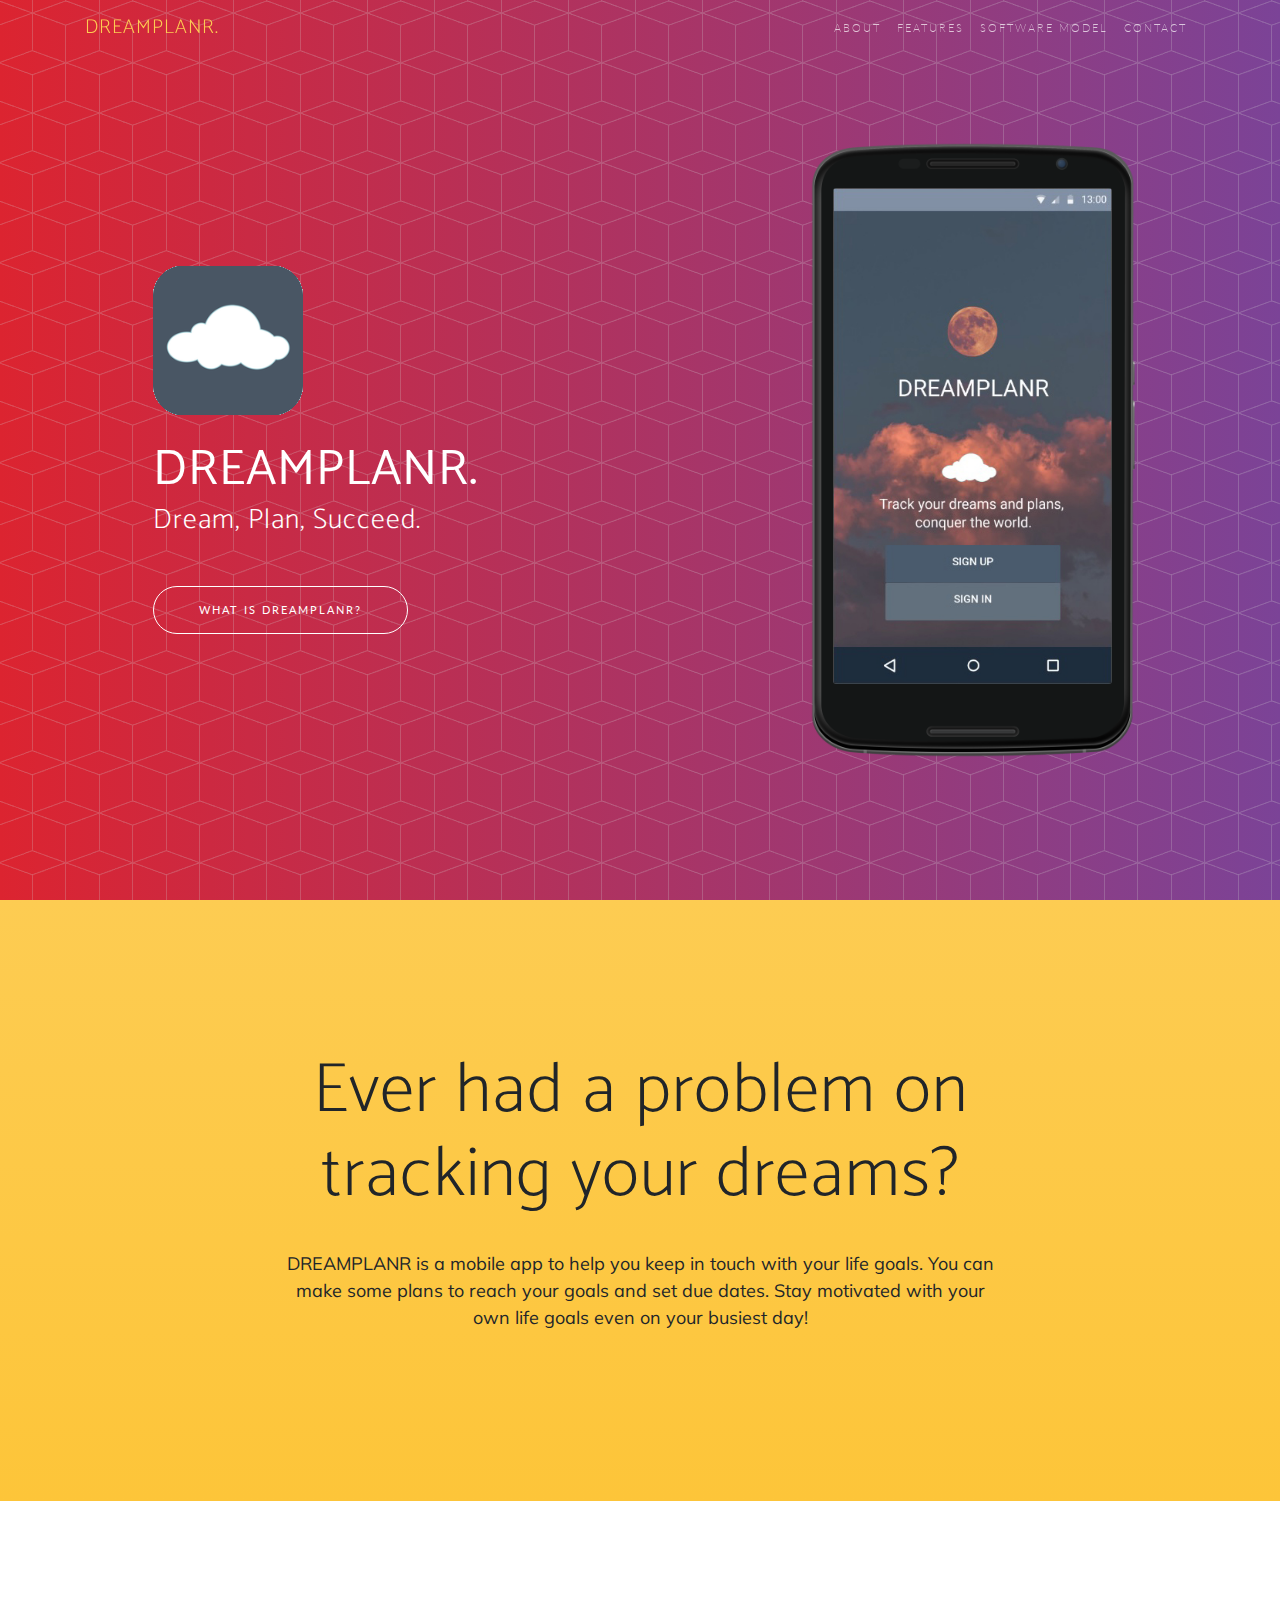
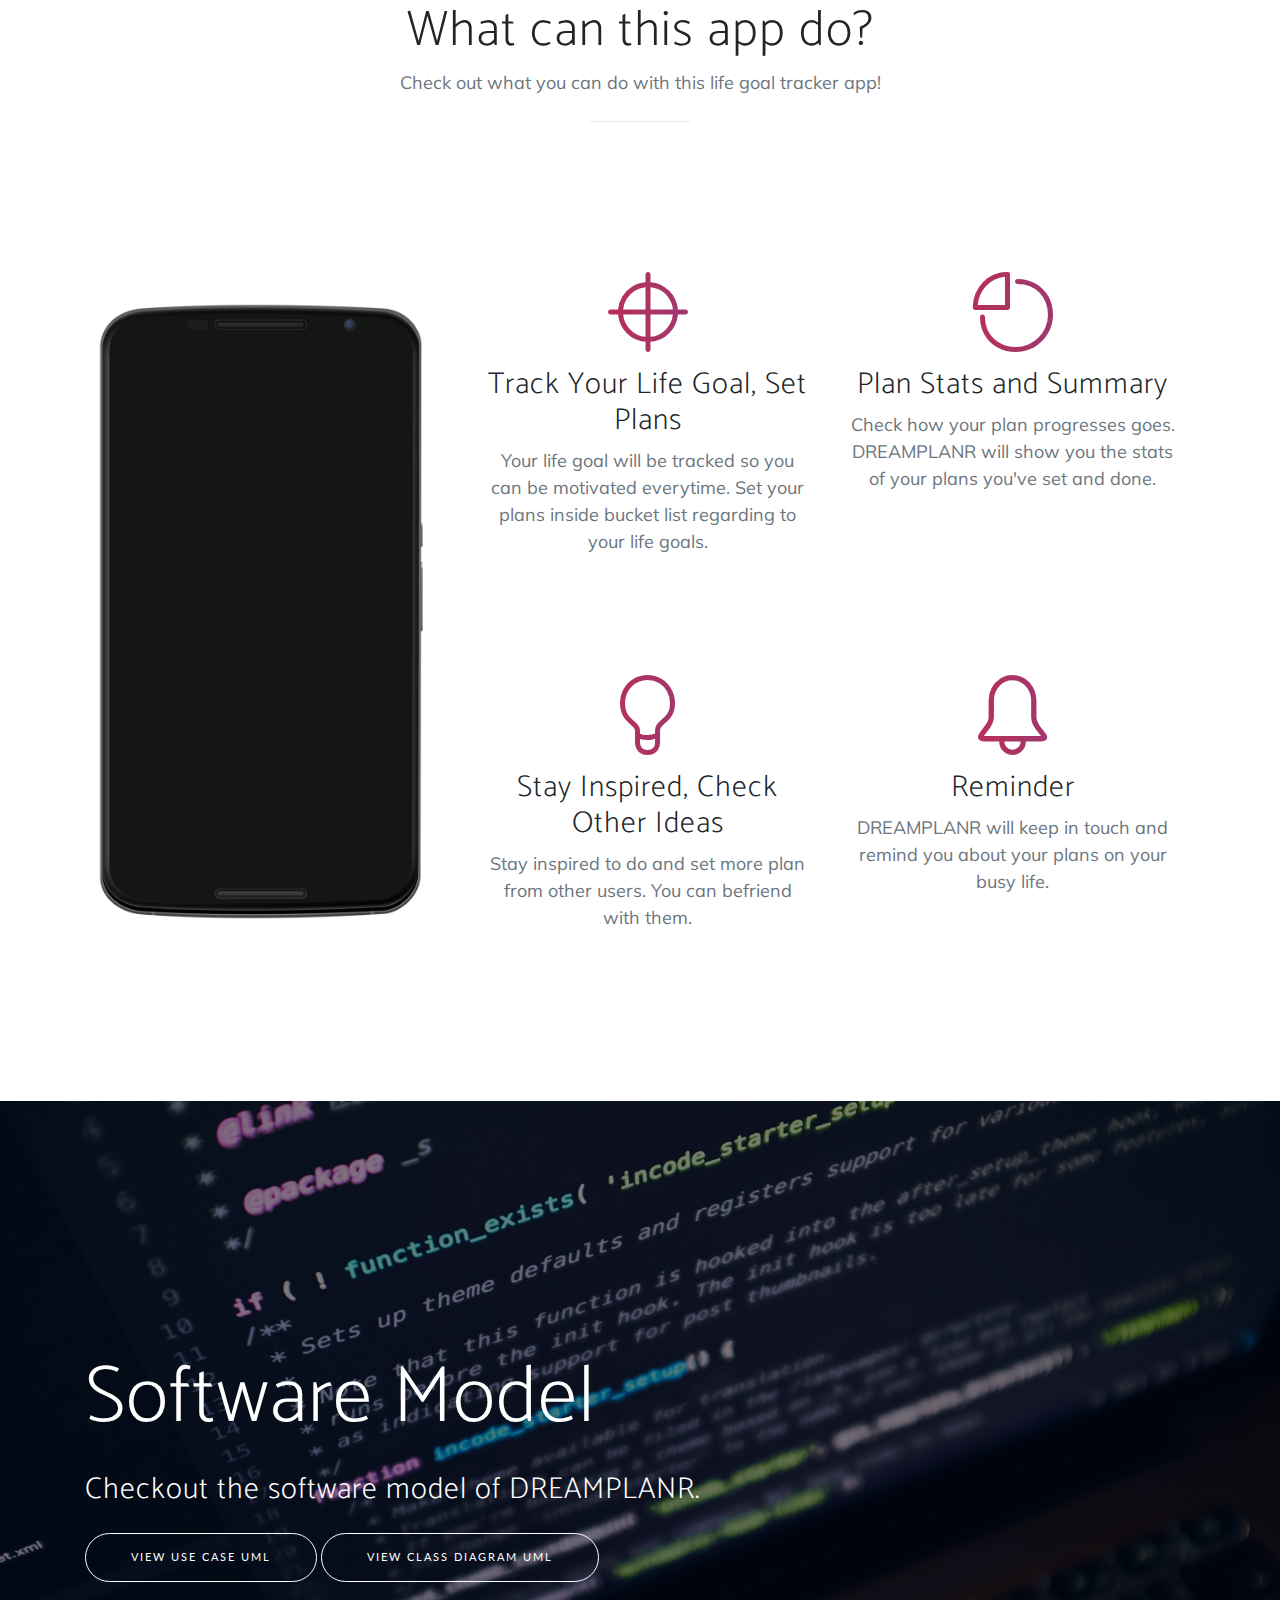
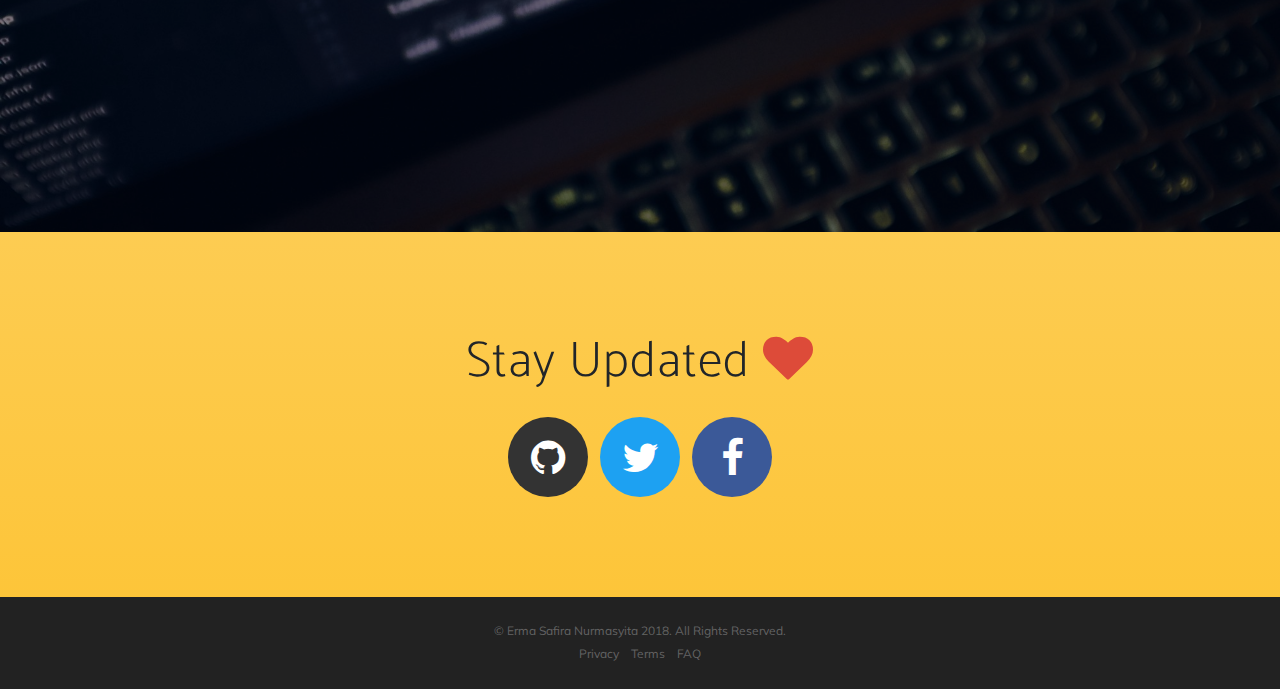
==== commit d39498a7: "Add class diagram, delete unnecessary files" ====
--- a/DREAMPLANR/index.html
+++ b/DREAMPLANR/index.html
@@ -94,6 +94,7 @@
         <div class="row">
           <div class="col-md-8 mx-auto">
             <h2 class="section-heading">Ever had a problem on tracking your dreams?</h2>
+            <br>
             <p>DREAMPLANR is a mobile app to help you keep in touch with your life goals. You can make some plans to reach your goals and set due dates. Stay motivated with your own life goals even on your busiest day!</p>
             <!--<div class="badges">
               <a class="badge-link" href="#"><img src="img/google-play-badge.svg" alt=""></a>
@@ -172,7 +173,8 @@
         <div class="container">
           <h2>Software Model</h2>
           <h4>Checkout the software model of DREAMPLANR.</h4>
-          <a href="#contact" class="btn btn-outline btn-xl js-scroll-trigger">View Use Case UML</a>
+          <a href="uml/usecase-UML.html" class="btn btn-outline btn-xl js-scroll-trigger" target="_blank">View Use Case UML</a>
+          <a href="uml/classdiagram_UML.html" class="btn btn-outline btn-xl js-scroll-trigger" target="_blank">View Class Diagram UML</a>
         </div>
       </div>
       <div class="overlay"></div>
--- a/DREAMPLANR/css/new-age.min.css
+++ b/DREAMPLANR/css/new-age.min.css
@@ -365,4 +365,4 @@
 .btn-xl{
     font-size:11px;
     padding:15px 45px
-}
+}